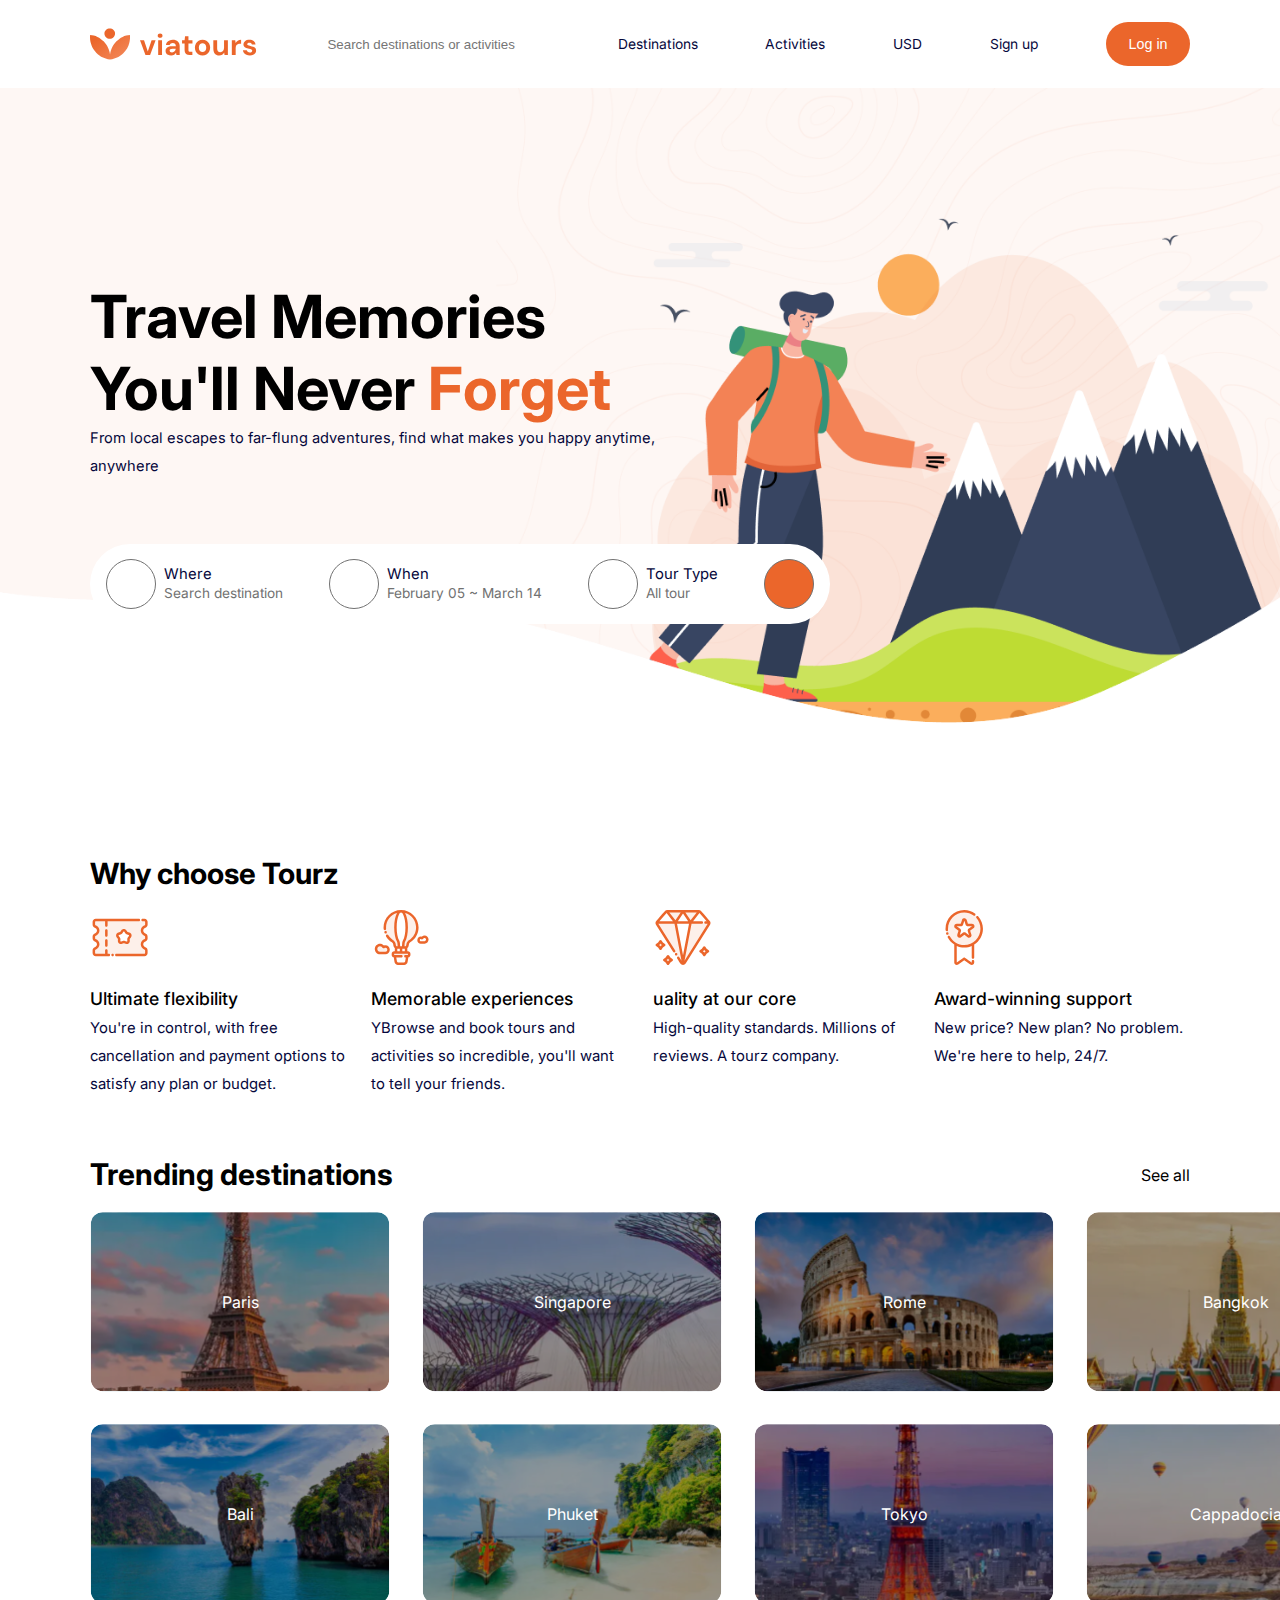
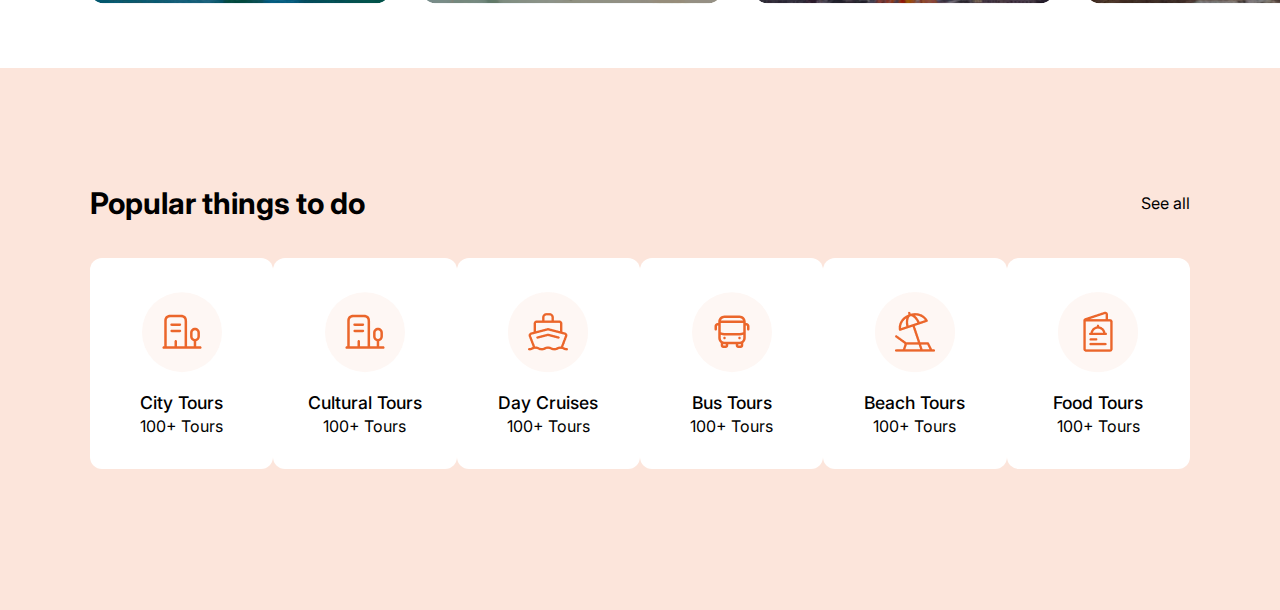
==== project-1/index.html @ 1134c1c3 "popular things" ====
<!DOCTYPE html>
<html lang="en">
  <head>
    <meta charset="UTF-8" />
    <meta name="viewport" content="width=device-width, initial-scale=1.0" />
    <title>Document</title>
    <link rel="stylesheet" href="styles.css" />
    <link
      href="https://fonts.googleapis.com/css2?family=Inter:wght@100..900&display=swap"
      rel="stylesheet"
    />
  </head>
  <body>
    <div class="container">
      <!-- Navigation bar -->
      <nav class="navbar">
        <div class="navBox1">
          <img src="Assets/logo.svg" alt="" />
          <input type="text" placeholder="Search destinations or activities" />
        </div>

        <div class="navBox2">
          <ul>
            <li>Destinations</li>
            <li>Activities</li>
            <li>USD</li>
            <li>Sign up</li>
            <button>Log in</button>
          </ul>
        </div>
      </nav>

      <!-- Hero section  -->
      <div class="hero">
        <img src="Assets/heroBg.png" alt="" />
        <div class="main">
          <div class="content">
            <h3 id="heading">
              Travel Memories You'll Never <span>Forget</span>
            </h3>
            <p id="subheading">
              From local escapes to far-flung adventures, find what makes you
              happy anytime, anywhere
            </p>
            <div class="booking">
              <!-- filter 1 -->
              <div class="filter">
                <div class="circle"></div>
                <div class="mbox">
                  <p
                    style="
                      font-size: 14.88px;
                      font-weight: 500px;
                      color: #05073c;
                    "
                  >
                    Where
                  </p>
                  <p
                    style="
                      font-size: 13.67px;
                      color: #717171;
                      font-weight: 400px;
                    "
                  >
                    Search destination
                  </p>
                </div>
              </div>

              <!-- filter 2 -->
              <div class="filter">
                <div class="circle"></div>
                <div class="mbox">
                  <p
                    style="
                      font-size: 14.88px;
                      font-weight: 500px;
                      color: #05073c;
                    "
                  >
                    When
                  </p>
                  <p
                    style="
                      font-size: 13.67px;
                      color: #717171;
                      font-weight: 400px;
                    "
                  >
                    February 05 ~ March 14
                  </p>
                </div>
              </div>

              <!-- filter 3 -->
              <div class="filter">
                <div class="circle"></div>
                <div class="mbox">
                  <p
                    style="
                      font-size: 14.88px;
                      font-weight: 500px;
                      color: #05073c;
                    "
                  >
                    Tour Type
                  </p>
                  <p
                    style="
                      font-size: 13.67px;
                      color: #717171;
                      font-weight: 400px;
                    "
                  >
                    All tour
                  </p>
                </div>
              </div>

              <!-- filter 4 -->
              <div class="filter">
                <div style="background-color: #eb662b" class="circle"></div>
              </div>
            </div>
          </div>
        </div>
      </div>

      <!-- advantage section  -->
      <div class="advantages">
        <h2>Why choose Tourz</h2>
        <div class="feature">
          <!-- advantage 1  -->
          <div class="box">
            <img src="Assets/ticket.svg.svg" alt="" />
            <h3>Ultimate flexibility</h3>
            <p>
              You're in control, with free cancellation and payment options to
              satisfy any plan or budget.
            </p>
          </div>

          <!-- advantage 2  -->
          <div class="box">
            <img src="Assets/hot-air-balloon.svg.svg" alt="" />
            <h3>Memorable experiences</h3>
            <p>
              YBrowse and book tours and activities so incredible, you'll want
              to tell your friends.
            </p>
          </div>

          <!-- advantage 3  -->
          <div class="box">
            <img src="Assets/diamond.svg.svg" alt="" />
            <h3>uality at our core</h3>
            <p>High-quality standards. Millions of reviews. A tourz company.</p>
          </div>

          <!-- advantage 4  -->
          <div class="box">
            <img src="Assets/medal.svg.svg" alt="" />
            <h3>Award-winning support</h3>
            <p>New price? New plan? No problem. We're here to help, 24/7.</p>
          </div>
        </div>
      </div>

      <!-- trending destination section  -->
      <div class="destination">
        <header>
          <h2>Trending destinations</h2>
          <p>See all</p>
        </header>
        <div class="destinationImg">
          <div class="tourImg">
            <img src="Assets/paris.svg" alt="" />
            <p>Paris</p>
          </div>
          <div class="tourImg">
            <img src="Assets/singapore.svg" alt="singapore" />
            <p>Singapore</p>
          </div>
          <div class="tourImg">
            <img src="Assets/rome.svg" alt="rome" />
            <p>Rome</p>
          </div>
          <div class="tourImg">
            <img src="Assets/bangkok.svg" alt="bangkok" />
            <p>Bangkok</p>
          </div>
          <div class="tourImg">
            <img src="Assets/bali.svg" alt="bali" />
            <p>Bali</p>
          </div>
          <div class="tourImg">
            <img src="Assets/phuket.svg" alt="phuket" />
            <p>Phuket</p>
          </div>
          <div class="tourImg">
            <img src="Assets/tokyo.svg" alt="tokyo" />
            <p>Tokyo</p>
          </div>
          <div class="tourImg">
            <img src="Assets/cappadocia.svg" alt="cappadocia" />
            <p>Cappadocia</p>
          </div>
        </div>
      </div>

      <!-- popular things section -->
      <div class="popular">
        <div class="box">
          <header>
            <h2>Popular things to do</h2>
            <p>See all</p>
          </header>

          <div class="popularThings">

            <!-- mini box 1 -->
            <div class="miniBox">
              <article>
                <img src="Assets/cityTour.svg" alt="" />
                <div>
                  <p>City tours</p>
                  <span>100+ Tours</span>
                </div>
              </article>
            </div>

            <!-- mini box 2 -->
            <div class="miniBox">
              <article>
                <img src="Assets/cityTour.svg" alt="cultural" />
                <div>
                  <p>cultural tours</p>
                  <span>100+ Tours</span>
                </div>
              </article>
            </div>

            <!-- mini box 3 -->
            <div class="miniBox">
              <article>
                <img src="Assets/dayCruise.png" alt="dayCruise" />
                <div>
                  <p>day cruises</p>
                  <span>100+ Tours</span>
                </div>
              </article>
            </div>

            <!-- mini box 4 -->
            <div class="miniBox">
              <article>
                <img src="Assets/busTour.svg" alt="Bus tour" />
                <div>
                  <p>bus tours</p>
                  <span>100+ Tours</span>
                </div>
              </article>
            </div>

            <!-- mini box 5 -->
            <div class="miniBox">
              <article>
                <img src="Assets/beachTour.png" alt="beach" />
                <div>
                  <p>beach tours</p>
                  <span>100+ Tours</span>
                </div>
              </article>
            </div>

            <!-- mini box 6 -->
            <div class="miniBox">
              <article>
                <img src="Assets/foodTour.png" alt="" />
                <div>
                  <p>food tours</p>
                  <span>100+ Tours</span>
                </div>
              </article>
            </div>
          </div>
        </div>
      </div>
    </div>
  </body>
</html>
---- project-1/styles.css ----
body {
  font-family: "Inter", sans-serif;
  margin: 0px;
  overflow-x: hidden;
}

* {
  margin: 0;
  padding: 0;
  box-sizing: border-box;
}

.container {
  width: 100%;
  position: relative;
  height: 100vh;
}

.navbar {
  width: 85.9375vw;
  height: 88px;
  margin: 0px auto;
  display: flex;
  align-items: center;
  justify-content: space-between;
}

.navBox1 {
  display: flex;
  align-items: center;
  justify-content: space-between;
  width: 547px;
}

.navBox1 input {
  background-color: transparent;
  border: none;
  outline: none;
  width: 55%;
}

.navBox2 {
  width: 593.5px;
  height: 44px;
}

.navBox2 ul {
  display: flex;
  justify-content: space-between;
  align-items: center;
  margin: 0px;
}

.navBox2 li {
  list-style: none;
  gap: 5rem;
  font-size: 13.83px;
  color: #05073c;
  font-weight: 400px;
}

.navBox2 button {
  height: 44px;
  font-size: 14.3px;
  width: 83.81px;
  border-radius: 200px;
  background: #eb662b;
  border: none;
  color: white;
}

/* hero section styling */
.hero {
  height: 40rem;
  position: inherit;
  width: 100vw;
  top: 0px;
}

.hero img {
  height: 100%;
  width: 100%;
  object-fit: cover;
}

.hero .main {
  width: 85.9375vw;
  margin: 0px auto;
}

.hero .content {
  width: 565.11px;
  position: absolute;
  top: 30%;
  border: none;
}

.hero #heading {
  font-size: 59.53px;
  font-weight: 600px;
  margin: 0px;
}

.hero #heading span {
  color: #eb662b;
}

.hero #subheading {
  color: #05073c;
  font-size: 14.65px;
  font-weight: 400px;
  line-height: 28.13px;
}

.hero .booking {
  background-color: white;
  width: 739.98px;
  height: 80px;
  border-radius: 200px;
  margin-top: 4rem;
  display: flex;
  align-items: center;
  justify-content: space-between;
  padding: 0rem 1rem;
}

.hero .booking .filter {
  display: flex;
  align-items: center;
  gap: 0.5rem;
}

.hero .booking .circle {
  height: 50px;
  width: 50px;
  border-radius: 50px;
  border: 1px solid #717171;
}

.hero .booking .mbox p {
  margin: 0px;
  line-height: 1.2rem;
}

/* advantages section  */
.container .advantages {
  width: 85.9375vw;
  height: 296.38px;
  margin: 0px auto;
  position: relative;
  z-index: 10;
  margin-top: 8rem;
}

.advantages h2 {
  font-size: 29.3px;
  font-weight: 700;
  margin-bottom: 1rem;
}
.advantages .feature {
  display: flex;
  justify-content: space-between;
  align-items: center;
}

.advantages .box {
  width: 255.53px;
  height: 200px;
}

.advantages .box h3 {
  font-size: 17.72px;
  font-weight: 500;
  margin: 0px;
  margin-top: 1rem;
  margin-bottom: 0.3rem;
}

.advantages .box p {
  color: #05073c;
  font-weight: 400;
  font-size: 14.88px;
  line-height: 28.13px;
  margin: 0px;
}

/* destinations section */
.destination {
  width: 85.9375vw;
  margin: 0px auto;
}

.destination header {
  display: flex;
  justify-content: space-between;
  align-items: center;
  margin-bottom: 15px;
}
.destination h2 {
  font-weight: 700;
  font-size: 29.88px;
  line-height: 45px;
}

.destination .destinationImg {
  display: grid;
  grid-template-columns: repeat(4, 1fr);
  grid-gap: 2rem;
  width: 85.9375vw;
}

.destination .tourImg {
  width: 300px;
  height: 180px;
  border-radius: 12px;
  position: relative;
  cursor: pointer;
}

.destination img {
  width: 100%;
  height: 100%;
  object-fit: fill;
}

.destination .tourImg p {
  position: absolute;
  top: 50%;
  left: 50%;
  transform: translate(-50%, -50%);
  color: white;
}

/* popular things section  */
.popular {
  height: 541.5px;
  background: #eb652b2b;
  display: flex;
  justify-content: center;
  align-items: center;
  margin-top: 4rem;
}

.popular .box {
  width: 85.9375vw;
  height: 316.5px;
}

.popular header {
  display: flex;
  justify-content: space-between;
  align-items: center;
  margin-bottom: 2rem;
}

.popular h2 {
  font-weight: 700;
  font-size: 29.88px;
  line-height: 45px;
}
.popular .popularThings {
  display: flex;
  justify-content: space-between;
}
.popular .popularThings .miniBox {
  height: 211.5px;
  width: 190px;
  background-color: white;
  border-radius: 12px;
  cursor: pointer;
}

.popular article {
  display: flex;
  flex-direction: column;
  justify-content: center;
  align-items: center;
  height: 100%;
  gap: 1rem;
  text-align: center;
}

.popular article p {
  font-family: Inter;
  font-size: 17.58px;
  font-weight: 500;
  line-height: 27px;
  text-transform: capitalize;
}

.popular article span {
  width: 75.09px;
  height: 19.5px;
  top: 162px;
  left: 57.45px;
  gap: 0px;
  opacity: 0px;
}
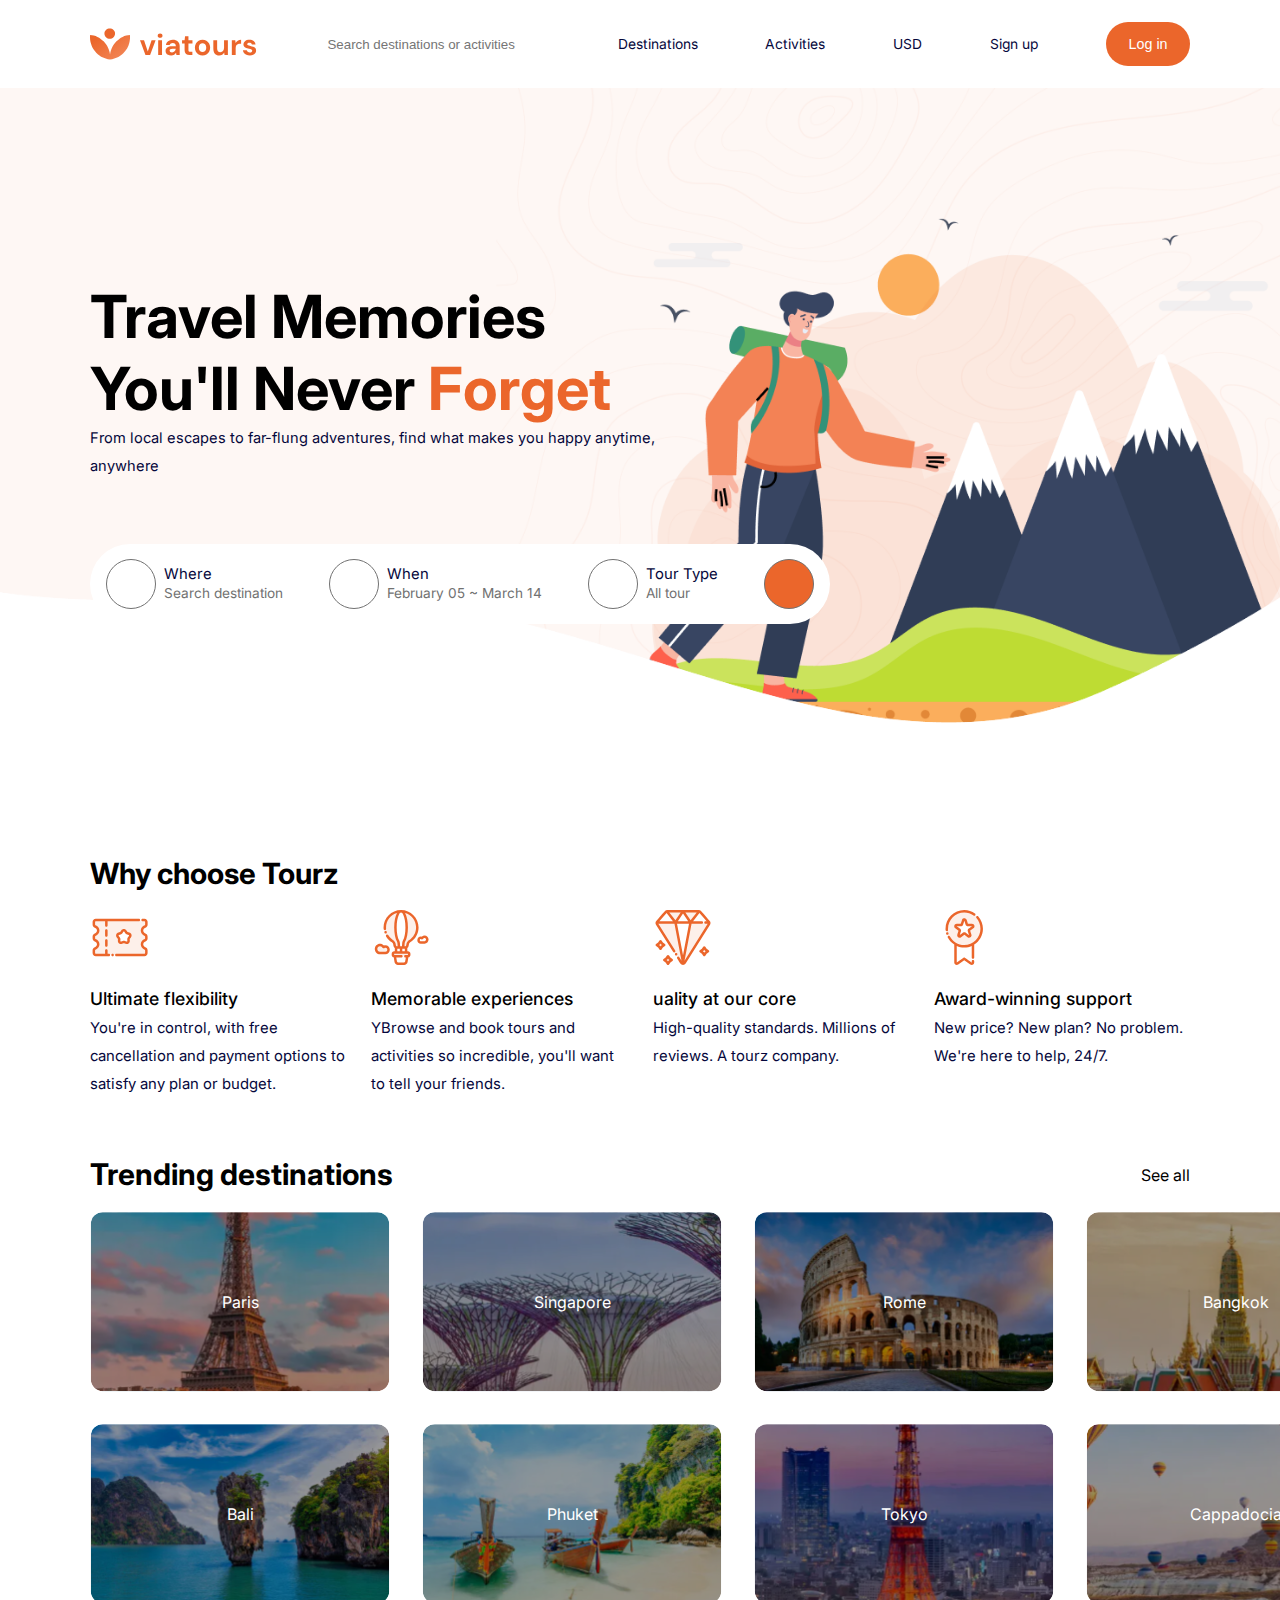
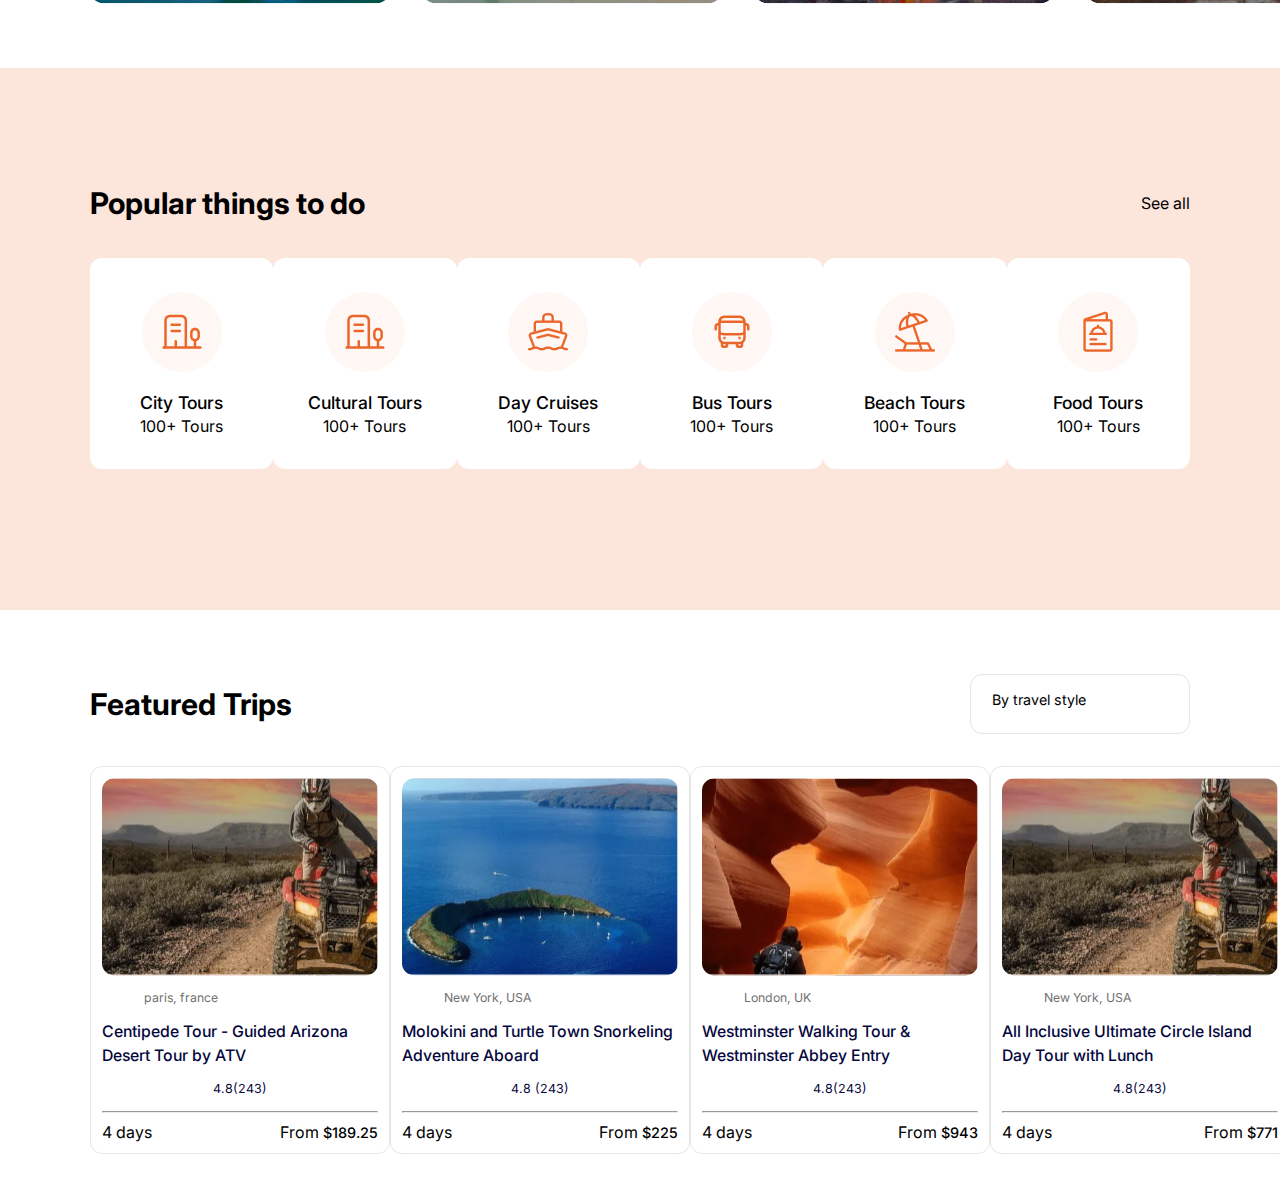
==== commit 44633b7b: "featured trip" ====
--- a/project-1/index.html
+++ b/project-1/index.html
@@ -218,7 +218,6 @@
           </header>
 
           <div class="popularThings">
-
             <!-- mini box 1 -->
             <div class="miniBox">
               <article>
@@ -283,6 +282,70 @@
                   <span>100+ Tours</span>
                 </div>
               </article>
+            </div>
+          </div>
+        </div>
+      </div>
+
+      <div class="travel">
+        <header>
+          <h2>Featured Trips</h2>
+          <div>
+            <p>By travel style</p>
+          </div>
+        </header>
+        <div class="tripCard">
+          <!-- card 1 -->
+          <div class="card">
+            <img src="Assets/trpImg1.svg" alt="" />
+            <p id="location">paris, france</p>
+            <p id="about">Centipede Tour - Guided Arizona Desert Tour by ATV</p>
+            <p id="rating">4.8(243)</p>
+            <hr />
+            <div id="price">
+              <p id="days">4 days</p>
+              <p id="amount">From <span>$189.25</span></p>
+            </div>
+          </div>
+
+          <!-- card 2 -->
+          <div class="card">
+            <img src="Assets/trpImg2.svg" alt="" />
+            <p id="location">New York, USA</p>
+            <p id="about">
+              Molokini and Turtle Town Snorkeling Adventure Aboard
+            </p>
+            <p id="rating">4.8 (243)</p>
+            <hr />
+            <div id="price">
+              <p id="days">4 days</p>
+              <p id="amount">From <span>$225</span></p>
+            </div>
+          </div>
+
+          <!-- card 3 -->
+          <div class="card">
+            <img src="Assets/trpImg3.svg" alt="" />
+            <p id="location">London, UK</p>
+            <p id="about">Westminster Walking Tour & Westminster Abbey Entry</p>
+            <p id="rating">4.8(243)</p>
+            <hr />
+            <div id="price">
+              <p id="days">4 days</p>
+              <p id="amount">From <span>$943</span></p>
+            </div>
+          </div>
+          <!-- card 1 -->
+          <div class="card">
+            <img src="Assets/trpImg1.svg" alt="" />
+            <p id="location">New York, USA</p>
+            <p id="about">All Inclusive Ultimate Circle Island
+              Day Tour with Lunch</p>
+            <p id="rating">4.8(243)</p>
+            <hr />
+            <div id="price">
+              <p id="days">4 days</p>
+              <p id="amount">From <span>$771</span></p>
             </div>
           </div>
         </div>
--- a/project-1/styles.css
+++ b/project-1/styles.css
@@ -296,3 +296,91 @@
   gap: 0px;
   opacity: 0px;
 }
+
+/* featured trip section */
+.travel {
+  width: 85.9375vw;
+  margin: 0px auto;
+  margin-top: 4rem;
+}
+
+.travel header {
+  display: flex;
+  justify-content: space-between;
+  align-items: center;
+}
+.travel header h2 {
+  font-size: 30px;
+  font-weight: 700;
+}
+
+.travel header div{
+font-size: 14.3px;
+font-weight: 400;
+width: 220px;
+height: 60px;
+border-radius: 12px;
+border: 1px solid #E7E6E6;
+position: relative;
+}
+.travel header p{
+  position: absolute;
+  left: 21px;
+  top: 15.93px;
+}
+
+.travel .tripCard{
+  height: 412px;
+  width: 85.9375vw;
+  display: flex;
+  justify-content: space-between;
+  margin-top: 2rem;
+}
+
+.travel .card{
+  width: 300px;
+height: 388.31px;
+gap: 0px;
+border-radius: 12px;
+border: 1px solid #E7E6E6;
+background-color: white;
+padding: 11px;
+display: flex;
+flex-direction: column;
+justify-content: space-between;
+}
+
+.travel #location{
+font-size: 12.29px;
+font-weight: 400;
+line-height: 24.38px;
+color: #717171;
+margin-left: 42px;
+}
+
+.travel #about{
+font-size: 15.88px;
+font-weight: 500;
+line-height: 24px;
+color: #05073C;
+}
+
+.travel #rating{
+font-size: 12.49px;
+font-weight: 400;
+line-height: 24.38px;
+color: #05073C;
+text-align: center;
+}
+
+.travel #price{
+  display: flex;
+  align-items: center;
+  justify-content: space-between;
+}
+
+.travel #price span{
+font-size: 14.5px;
+font-weight: 500;
+}
+
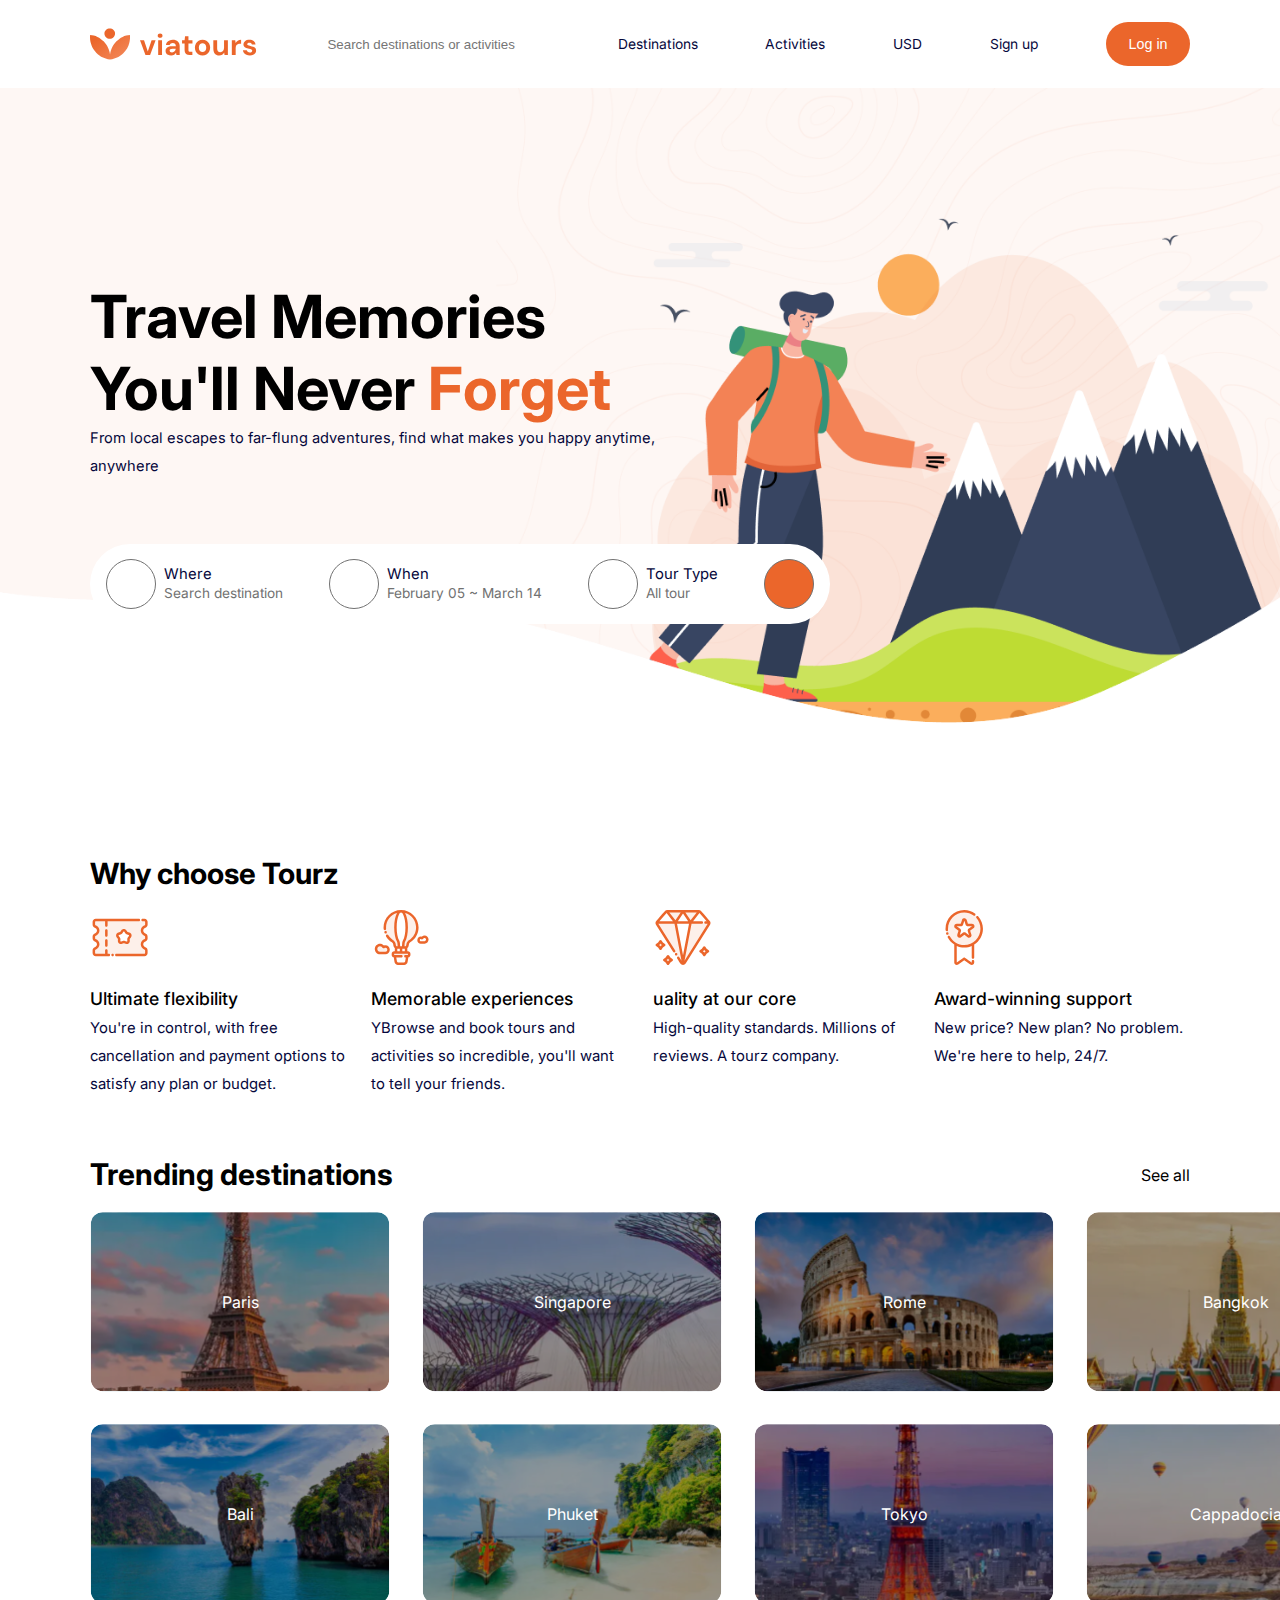
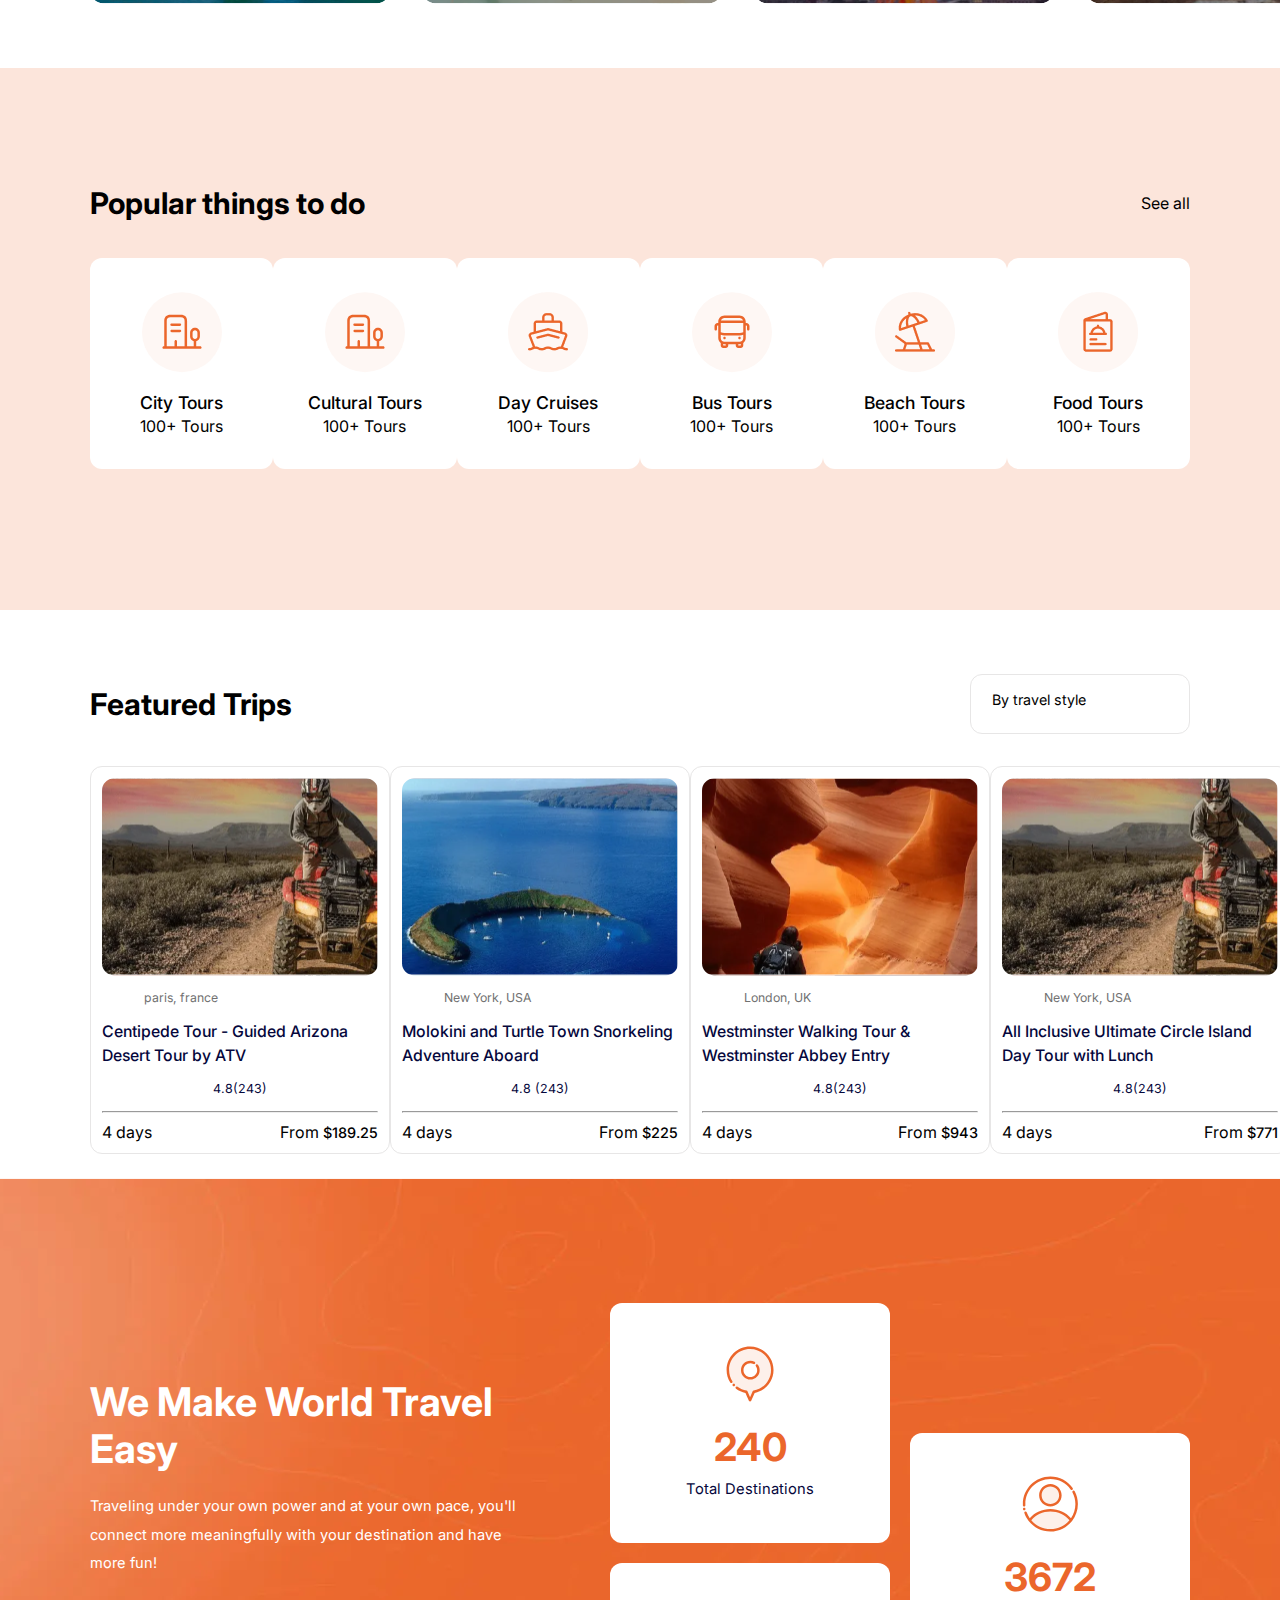
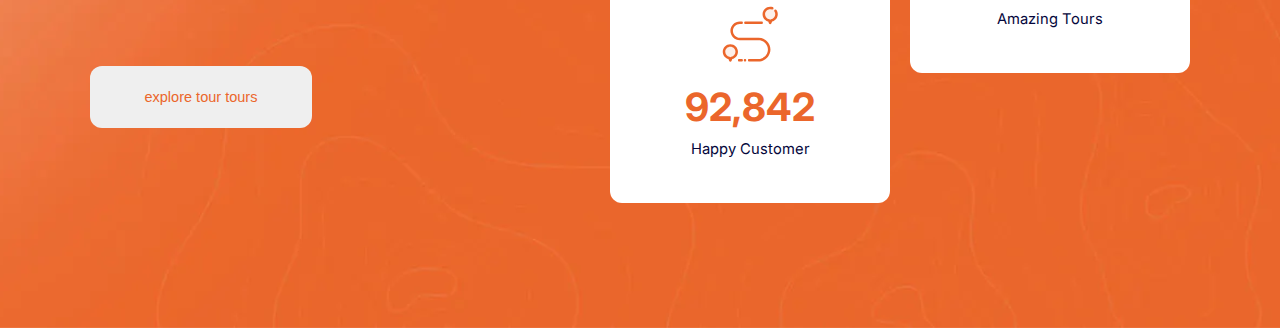
==== commit be2f0254: "achievement section" ====
--- a/project-1/index.html
+++ b/project-1/index.html
@@ -287,6 +287,7 @@
         </div>
       </div>
 
+      <!-- featured travel -->
       <div class="travel">
         <header>
           <h2>Featured Trips</h2>
@@ -339,8 +340,9 @@
           <div class="card">
             <img src="Assets/trpImg1.svg" alt="" />
             <p id="location">New York, USA</p>
-            <p id="about">All Inclusive Ultimate Circle Island
-              Day Tour with Lunch</p>
+            <p id="about">
+              All Inclusive Ultimate Circle Island Day Tour with Lunch
+            </p>
             <p id="rating">4.8(243)</p>
             <hr />
             <div id="price">
@@ -350,6 +352,43 @@
           </div>
         </div>
       </div>
+
+      <div class="achievements">
+        <div class="box">
+          <div id="box1">
+            <h2>We Make World Travel Easy</h2>
+            <p>Traveling under your own power and at your own pace,
+              you'll connect more meaningfully with your destination and
+              have more fun!</p>
+              <button>explore tour tours</button>
+          </div>
+          <div id="box2">
+            <aside>
+              <div id="mbox">
+                <img src="Assets/location.svg" alt="">
+                <div>
+                  <h3>240</h3>
+                  <p>Total Destinations</p>
+                </div>
+              </div>
+              <div id="mbox">
+                <img src="Assets/distance.svg" alt="">
+                <div>
+                  <h3>92,842</h3>
+                  <p>Happy Customer</p>
+                </div>
+              </div>
+            </aside>
+            <div id="mbox">
+              <img src="Assets/user.svg" alt="">
+              <div>
+                <h3>3672</h3>
+                <p>Amazing Tours</p>
+              </div>
+            </div>
+          </div>
+        </div>
+      </div>
     </div>
   </body>
 </html>
--- a/project-1/styles.css
+++ b/project-1/styles.css
@@ -314,22 +314,22 @@
   font-weight: 700;
 }
 
-.travel header div{
-font-size: 14.3px;
-font-weight: 400;
-width: 220px;
-height: 60px;
-border-radius: 12px;
-border: 1px solid #E7E6E6;
-position: relative;
-}
-.travel header p{
+.travel header div {
+  font-size: 14.3px;
+  font-weight: 400;
+  width: 220px;
+  height: 60px;
+  border-radius: 12px;
+  border: 1px solid #e7e6e6;
+  position: relative;
+}
+.travel header p {
   position: absolute;
   left: 21px;
   top: 15.93px;
 }
 
-.travel .tripCard{
+.travel .tripCard {
   height: 412px;
   width: 85.9375vw;
   display: flex;
@@ -337,50 +337,140 @@
   margin-top: 2rem;
 }
 
-.travel .card{
+.travel .card {
   width: 300px;
-height: 388.31px;
-gap: 0px;
-border-radius: 12px;
-border: 1px solid #E7E6E6;
-background-color: white;
-padding: 11px;
-display: flex;
-flex-direction: column;
-justify-content: space-between;
-}
-
-.travel #location{
-font-size: 12.29px;
-font-weight: 400;
-line-height: 24.38px;
-color: #717171;
-margin-left: 42px;
-}
-
-.travel #about{
-font-size: 15.88px;
-font-weight: 500;
-line-height: 24px;
-color: #05073C;
-}
-
-.travel #rating{
-font-size: 12.49px;
-font-weight: 400;
-line-height: 24.38px;
-color: #05073C;
-text-align: center;
-}
-
-.travel #price{
-  display: flex;
-  align-items: center;
-  justify-content: space-between;
-}
-
-.travel #price span{
-font-size: 14.5px;
-font-weight: 500;
-}
-
+  height: 388.31px;
+  gap: 0px;
+  border-radius: 12px;
+  border: 1px solid #e7e6e6;
+  background-color: white;
+  padding: 11px;
+  display: flex;
+  flex-direction: column;
+  justify-content: space-between;
+}
+
+.travel #location {
+  font-size: 12.29px;
+  font-weight: 400;
+  line-height: 24.38px;
+  color: #717171;
+  margin-left: 42px;
+}
+
+.travel #about {
+  font-size: 15.88px;
+  font-weight: 500;
+  line-height: 24px;
+  color: #05073c;
+}
+
+.travel #rating {
+  font-size: 12.49px;
+  font-weight: 400;
+  line-height: 24.38px;
+  color: #05073c;
+  text-align: center;
+}
+
+.travel #price {
+  display: flex;
+  align-items: center;
+  justify-content: space-between;
+}
+
+.travel #price span {
+  font-size: 14.5px;
+  font-weight: 500;
+}
+
+/* achievements section */
+.achievements {
+  background-image: url(Assets/achievement.svg);
+  background-size: cover;
+  background-repeat: no-repeat;
+  height: 750px;
+  position: relative;
+}
+
+.achievements .box {
+  width: 85.9375vw;
+  margin: 0px auto;
+  display: flex;
+  align-items: center;
+  justify-content: space-between;
+  position: absolute;
+  top: 50%;
+  left: 50%;
+  transform: translate(-50%, -50%);
+}
+
+.achievements #box1 {
+  width: 439.98px;
+  height: 350.38px;
+  color: white;
+  position: relative;
+}
+
+.achievements #box1 h2 {
+  font-size: 39.38px;
+  font-weight: 700;
+}
+
+.achievements #box1 p {
+  font-size: 14.65px;
+  font-weight: 400;
+  line-height: 28.13px;
+  margin-top: 1.3rem;
+}
+.achievements #box1 button {
+  width: 221.88px;
+  height: 62px;
+  padding: 17px 35.8px;
+  border-radius: 12px;
+  font-size: 14.53px;
+  font-weight: 500;
+  text-align: center;
+  color: #eb662b;
+  border: none;
+  position: absolute;
+  bottom: 0px;
+}
+
+.achievements  #mbox {
+  width: 280px;
+  height: 240px;
+  border-radius: 12px;
+  background-color: white;
+  display: grid;
+  place-items: center;
+  padding: 2rem  0rem;
+}
+
+.achievements #mbox h3{
+  font-size: 38.91px;
+  font-weight: 700;
+  line-height: 56px;
+  text-align: center;
+  color: #EB662B;
+  }
+
+  .achievements #mbox p{
+    font-size: 14.77px;
+    font-weight: 400;
+    line-height: 28.13px;
+    text-align: center;
+    color: #05073C;
+    }
+
+.achievements #box2{
+  display: flex;
+  align-items: center;
+  gap: 20px;
+}
+
+.achievements aside{
+  display: flex;
+  flex-direction: column;
+  gap: 20px;
+}
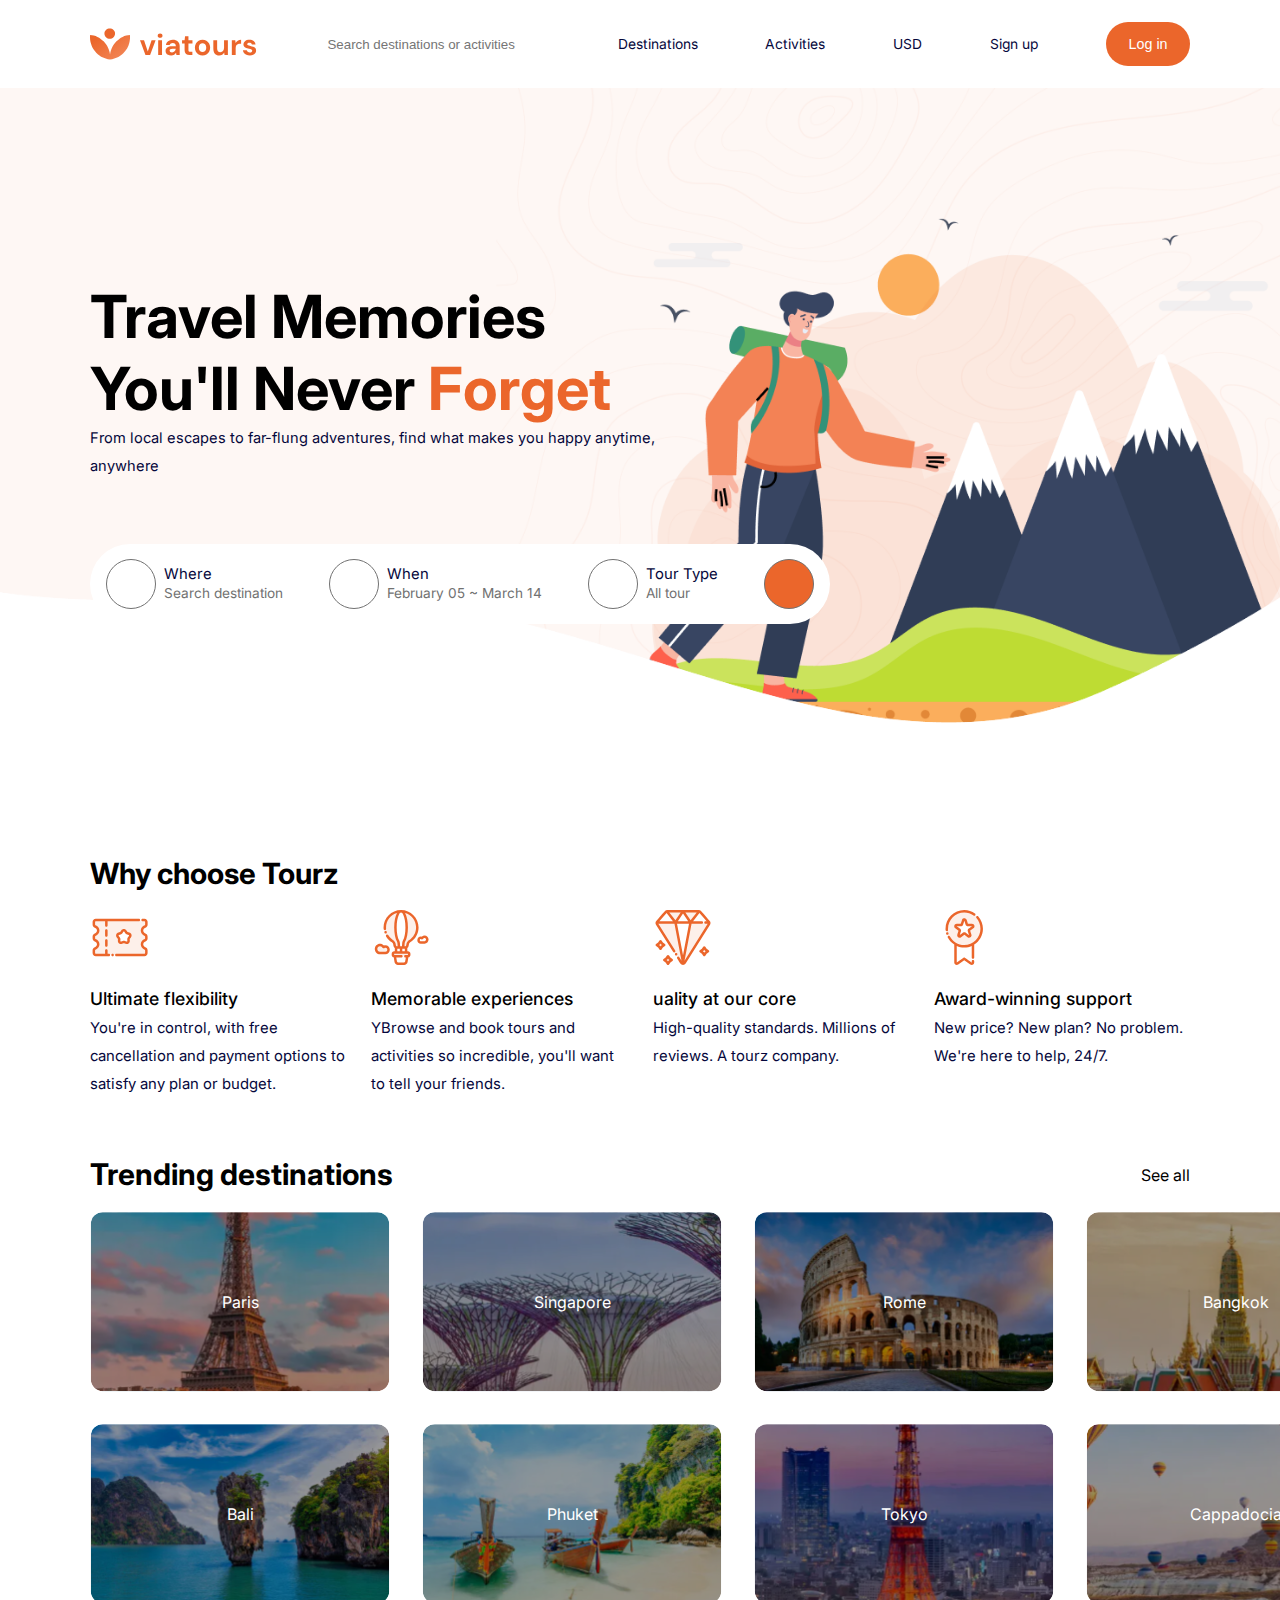
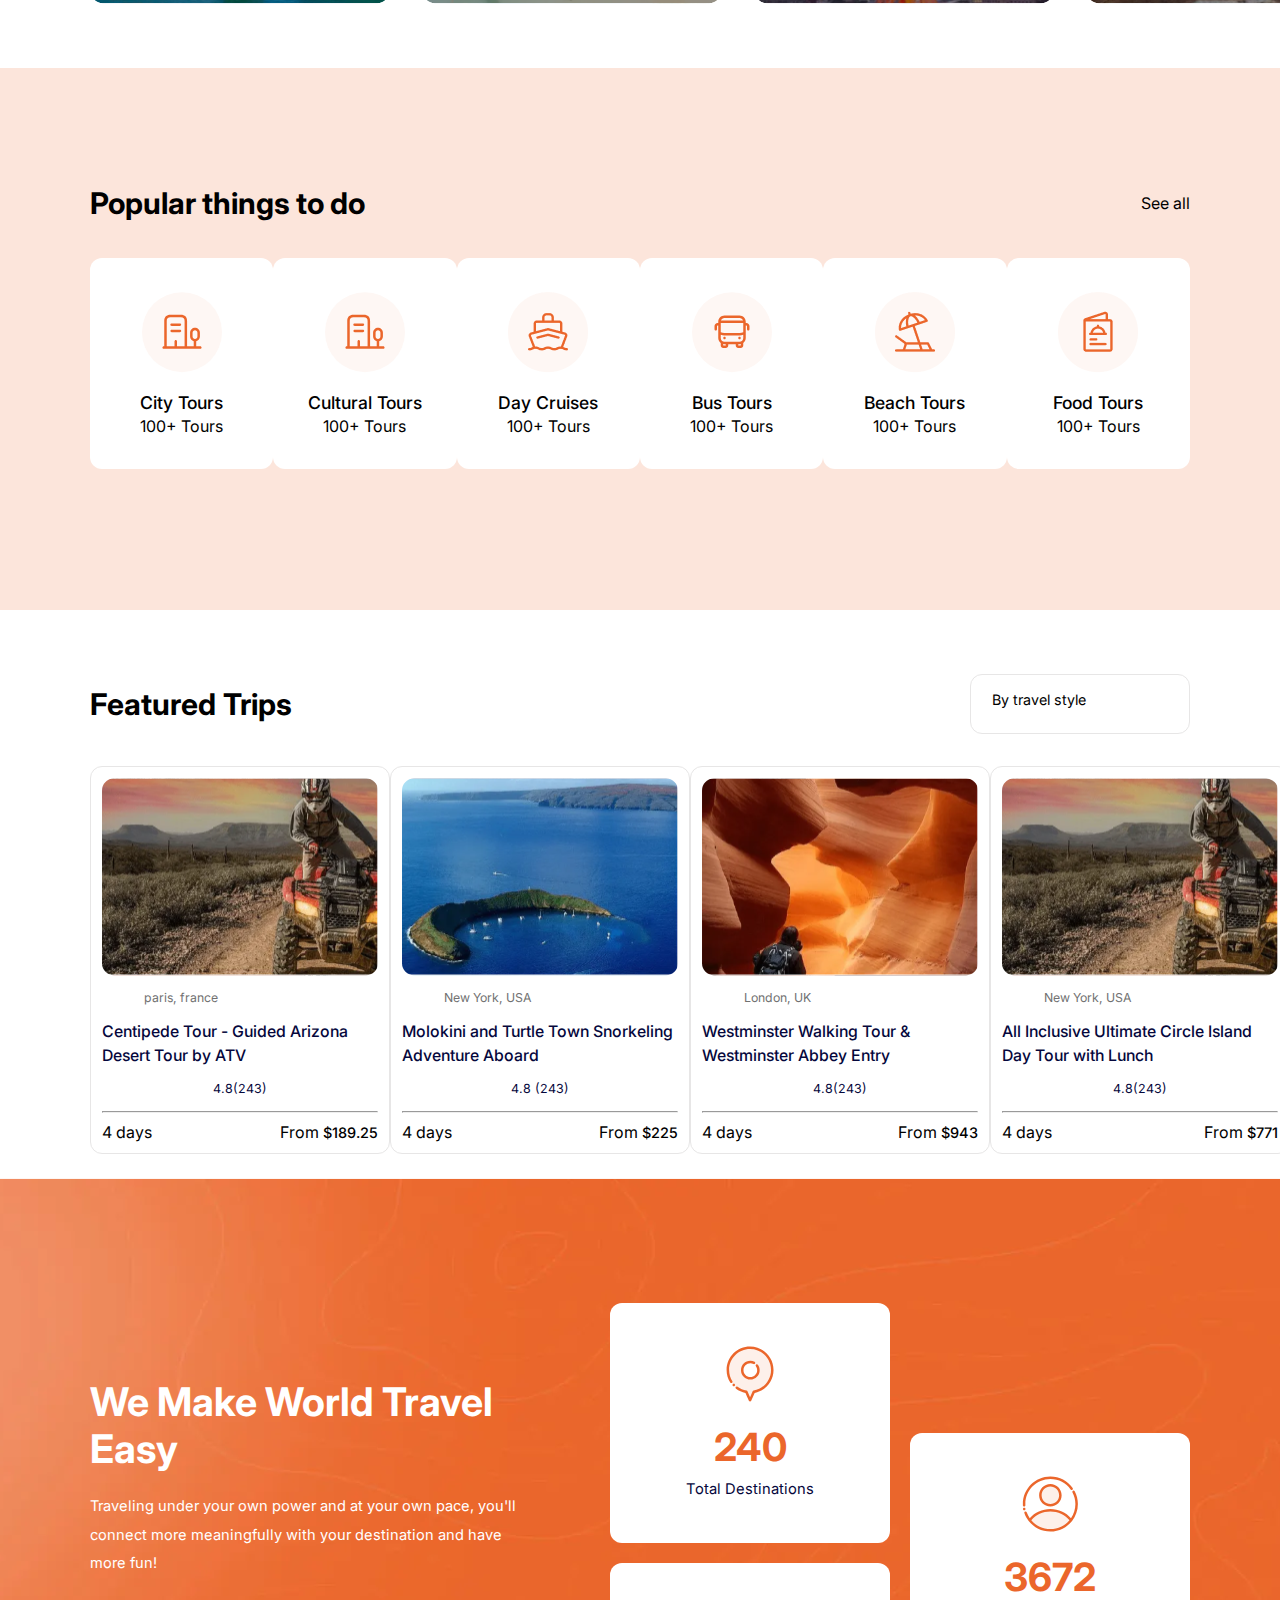
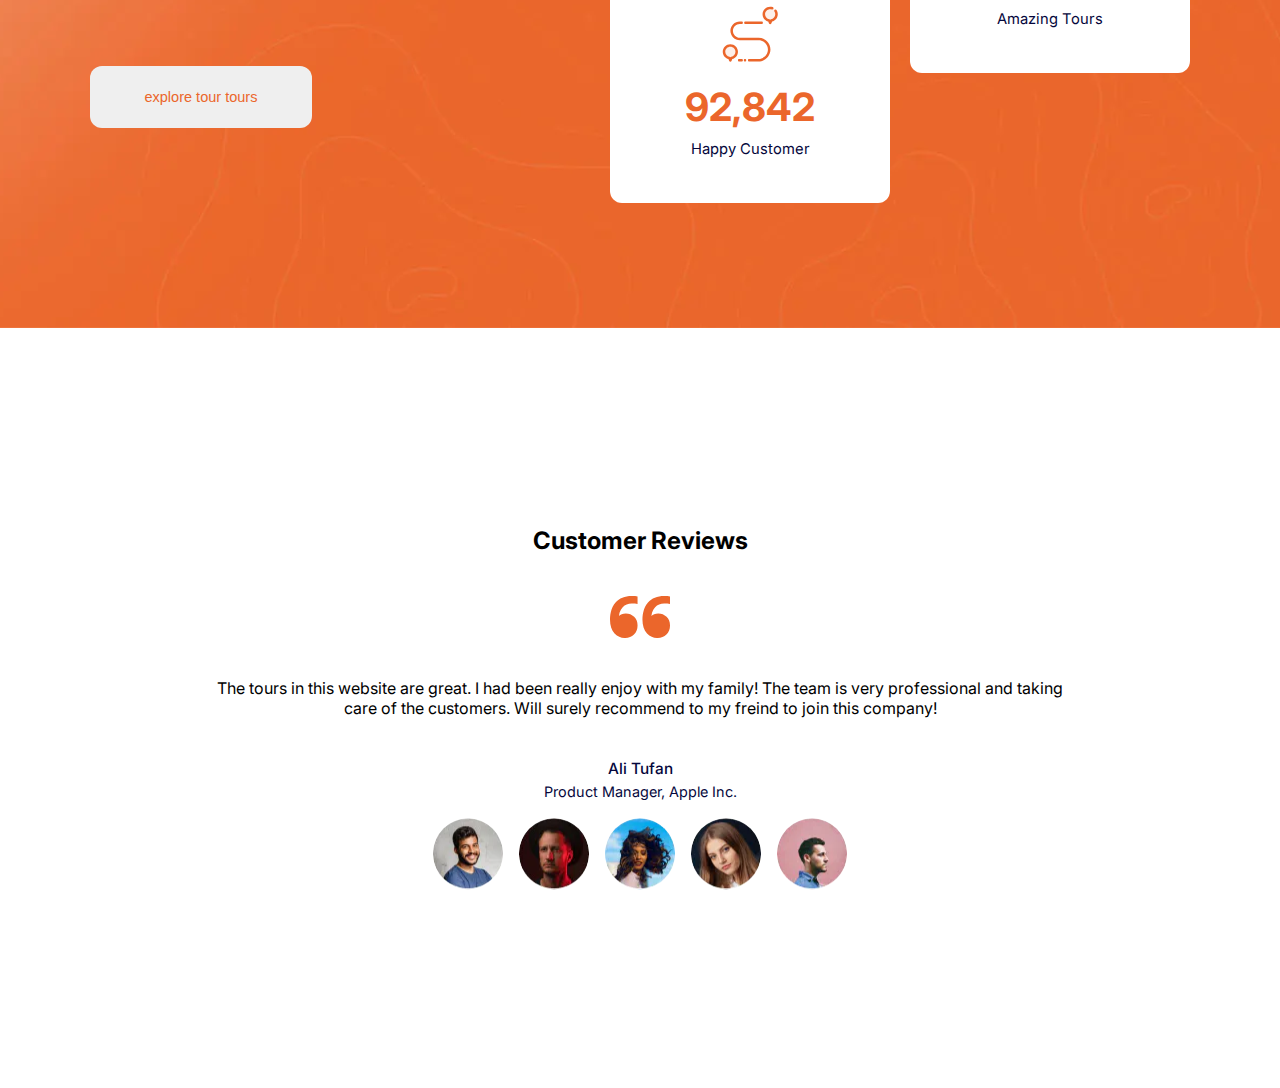
==== commit 63df2d7e: "customer review section" ====
--- a/project-1/index.html
+++ b/project-1/index.html
@@ -353,6 +353,7 @@
         </div>
       </div>
 
+      <!-- achievements section  -->
       <div class="achievements">
         <div class="box">
           <div id="box1">
@@ -389,6 +390,29 @@
           </div>
         </div>
       </div>
+
+      <!-- customer review section -->
+       <div class="review">
+        <div class="box">
+        <h2>Customer Reviews</h2>
+        <img style="margin-top: 2.5rem;" src="Assets/caption.svg" alt="">
+        <p>The tours in this website are great. I had been really enjoy with my family! The team is very
+          professional and taking care of the customers. Will surely recommend to my freind to join
+          this company!</p>
+
+          <div id="caption">
+            <p>Ali Tufan</p>
+            <span>Product Manager, Apple Inc.</span>
+          </div>
+          <div class="userImg">
+            <img src="Assets/user5.svg" alt="">
+            <img src="Assets/user2.svg" alt="">
+            <img src="Assets/user3.svg" alt="">
+            <img src="Assets/user4.svg" alt="">
+            <img src="Assets/user1.svg" alt="">
+          </div>
+       </div>
+      </div>
     </div>
   </body>
 </html>
--- a/project-1/styles.css
+++ b/project-1/styles.css
@@ -437,40 +437,96 @@
   bottom: 0px;
 }
 
-.achievements  #mbox {
+.achievements #mbox {
   width: 280px;
   height: 240px;
   border-radius: 12px;
   background-color: white;
   display: grid;
   place-items: center;
-  padding: 2rem  0rem;
-}
-
-.achievements #mbox h3{
+  padding: 2rem 0rem;
+}
+
+.achievements #mbox h3 {
   font-size: 38.91px;
   font-weight: 700;
   line-height: 56px;
   text-align: center;
-  color: #EB662B;
-  }
-
-  .achievements #mbox p{
-    font-size: 14.77px;
-    font-weight: 400;
-    line-height: 28.13px;
-    text-align: center;
-    color: #05073C;
-    }
-
-.achievements #box2{
+  color: #eb662b;
+}
+
+.achievements #mbox p {
+  font-size: 14.77px;
+  font-weight: 400;
+  line-height: 28.13px;
+  text-align: center;
+  color: #05073c;
+}
+
+.achievements #box2 {
   display: flex;
   align-items: center;
   gap: 20px;
 }
 
-.achievements aside{
+.achievements aside {
   display: flex;
   flex-direction: column;
   gap: 20px;
 }
+
+/* customer review section */
+.review {
+  display: grid;
+  place-items: center;
+  height: 760.39px;
+  width: 850px;
+  margin: 0px auto;
+}
+
+.review .box{
+  display: flex;
+  flex-direction: column;
+  align-items: center;
+}
+
+.review p{
+  text-align: center;
+  margin: 2.5rem 0rem;
+}
+
+.review .userImg{
+  display: flex;
+  align-items: center;
+  justify-content: space-between;
+  gap: 1rem;
+  margin-top: 1rem;
+}
+
+.review .userImg img{
+  cursor: pointer;
+}
+
+.review .userImg img:active{
+  border: 2px solid #EB662B;
+  border-radius: 50%;
+  padding: 0.2rem;
+}
+
+.review #caption p{
+font-size: 15.38px;
+font-weight: 500;
+text-align: center;
+color: #05073C;
+margin: 0px;
+line-height: 22.4px;
+}
+
+.review #caption span{
+font-size: 14.41px;
+font-weight: 400;
+text-align: center;
+color: #05073C;
+line-height: 21px;
+}
+
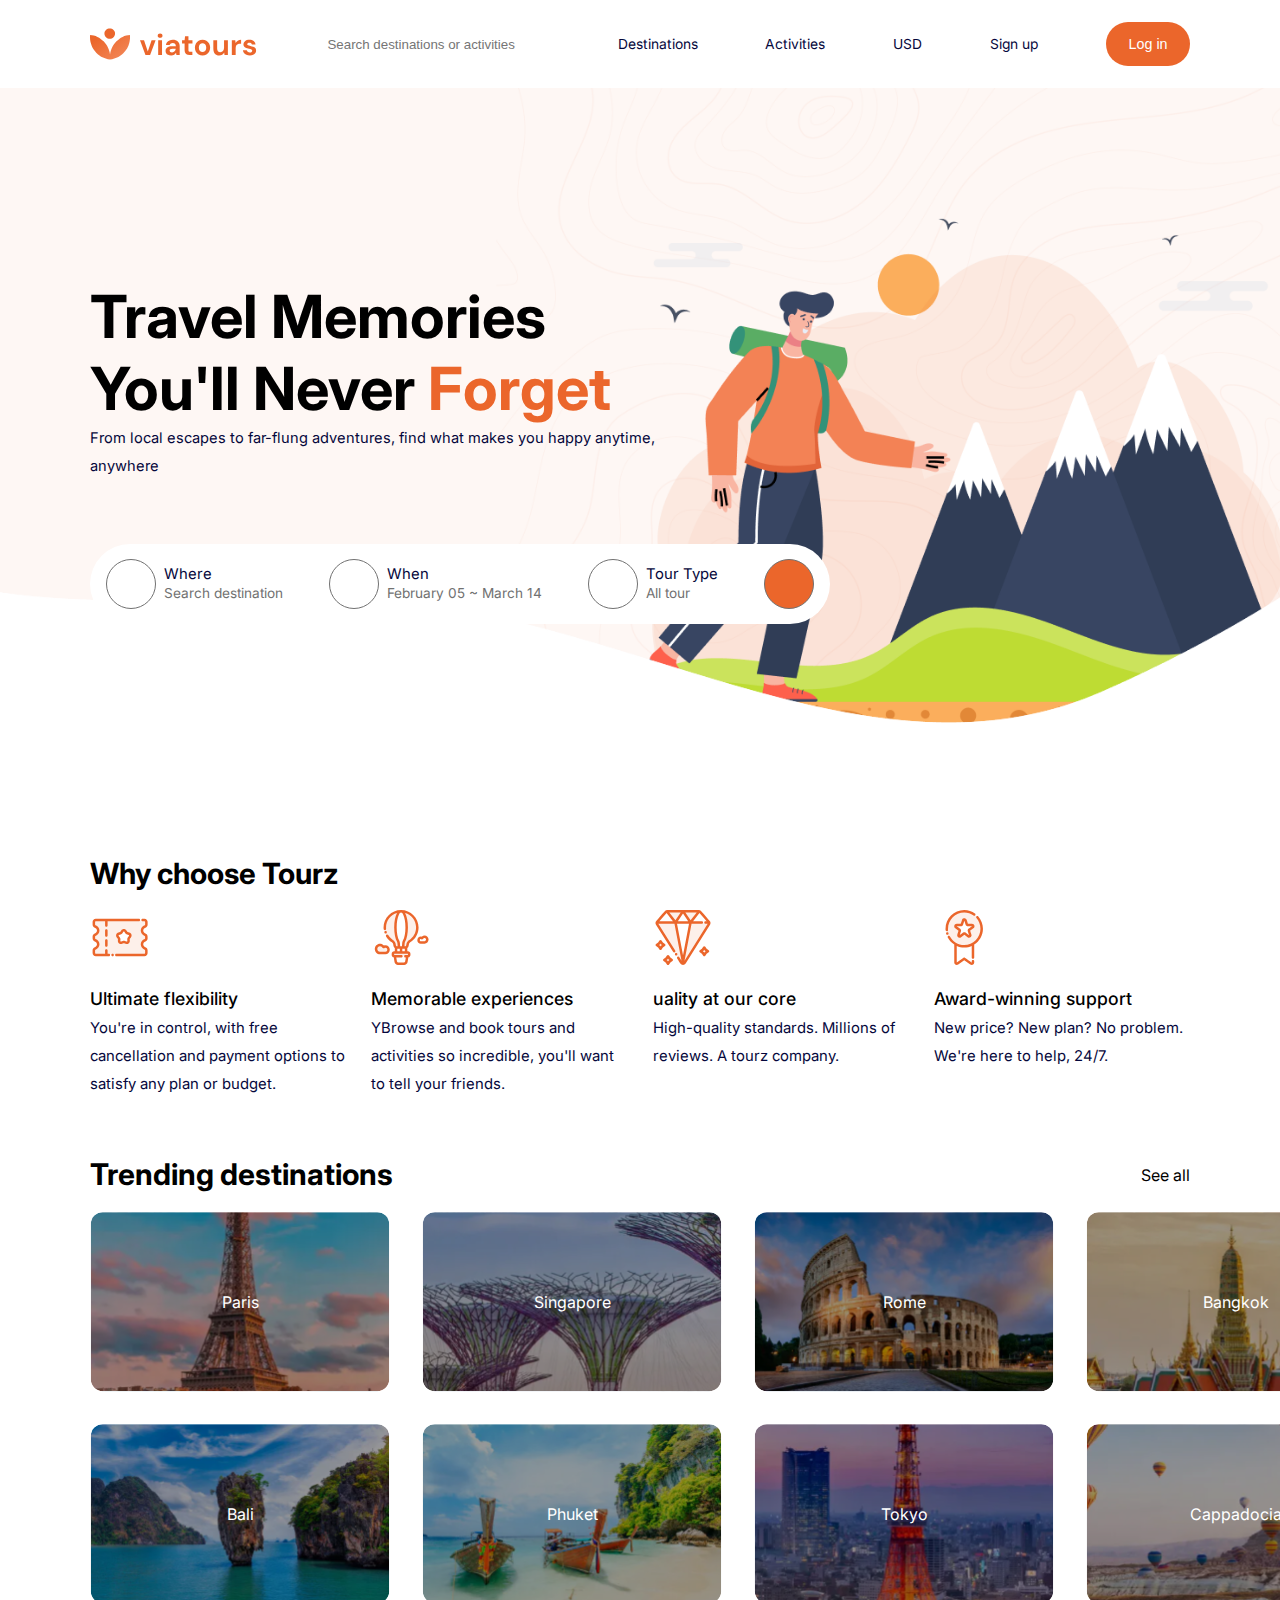
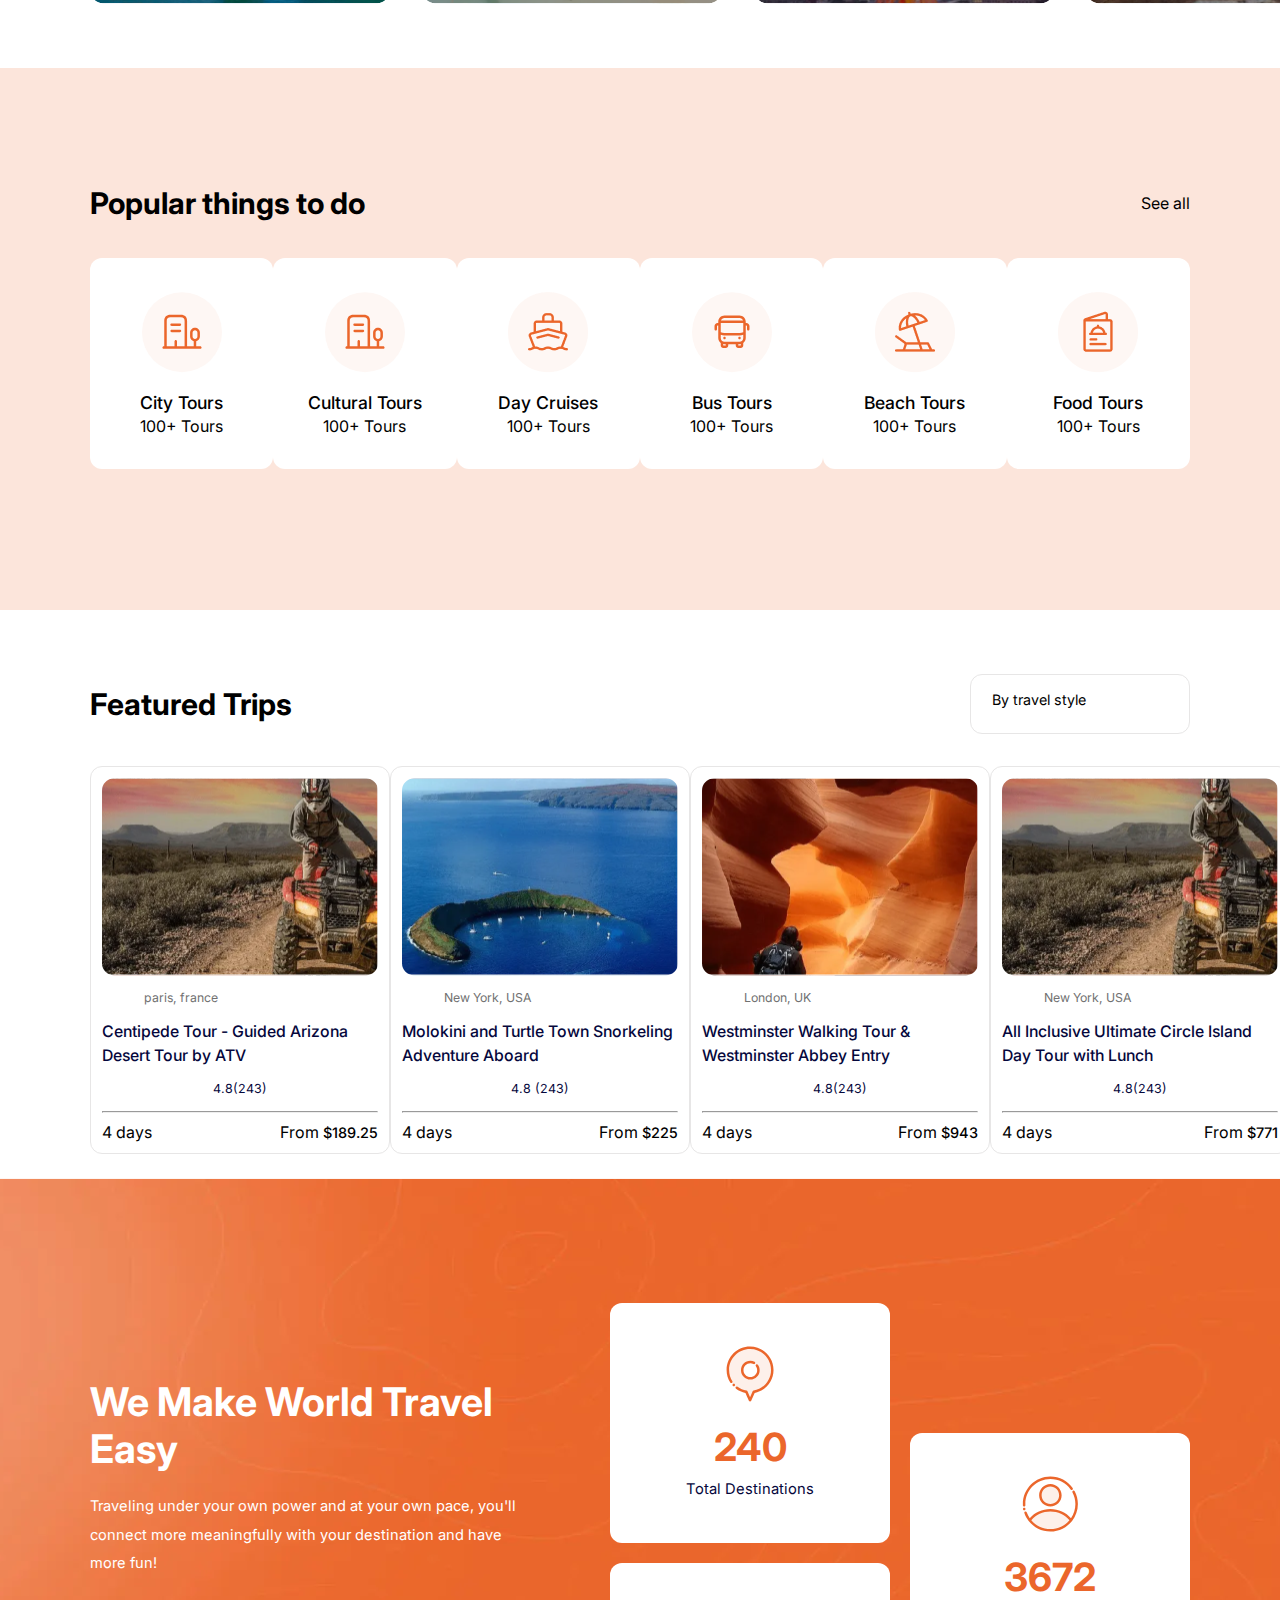
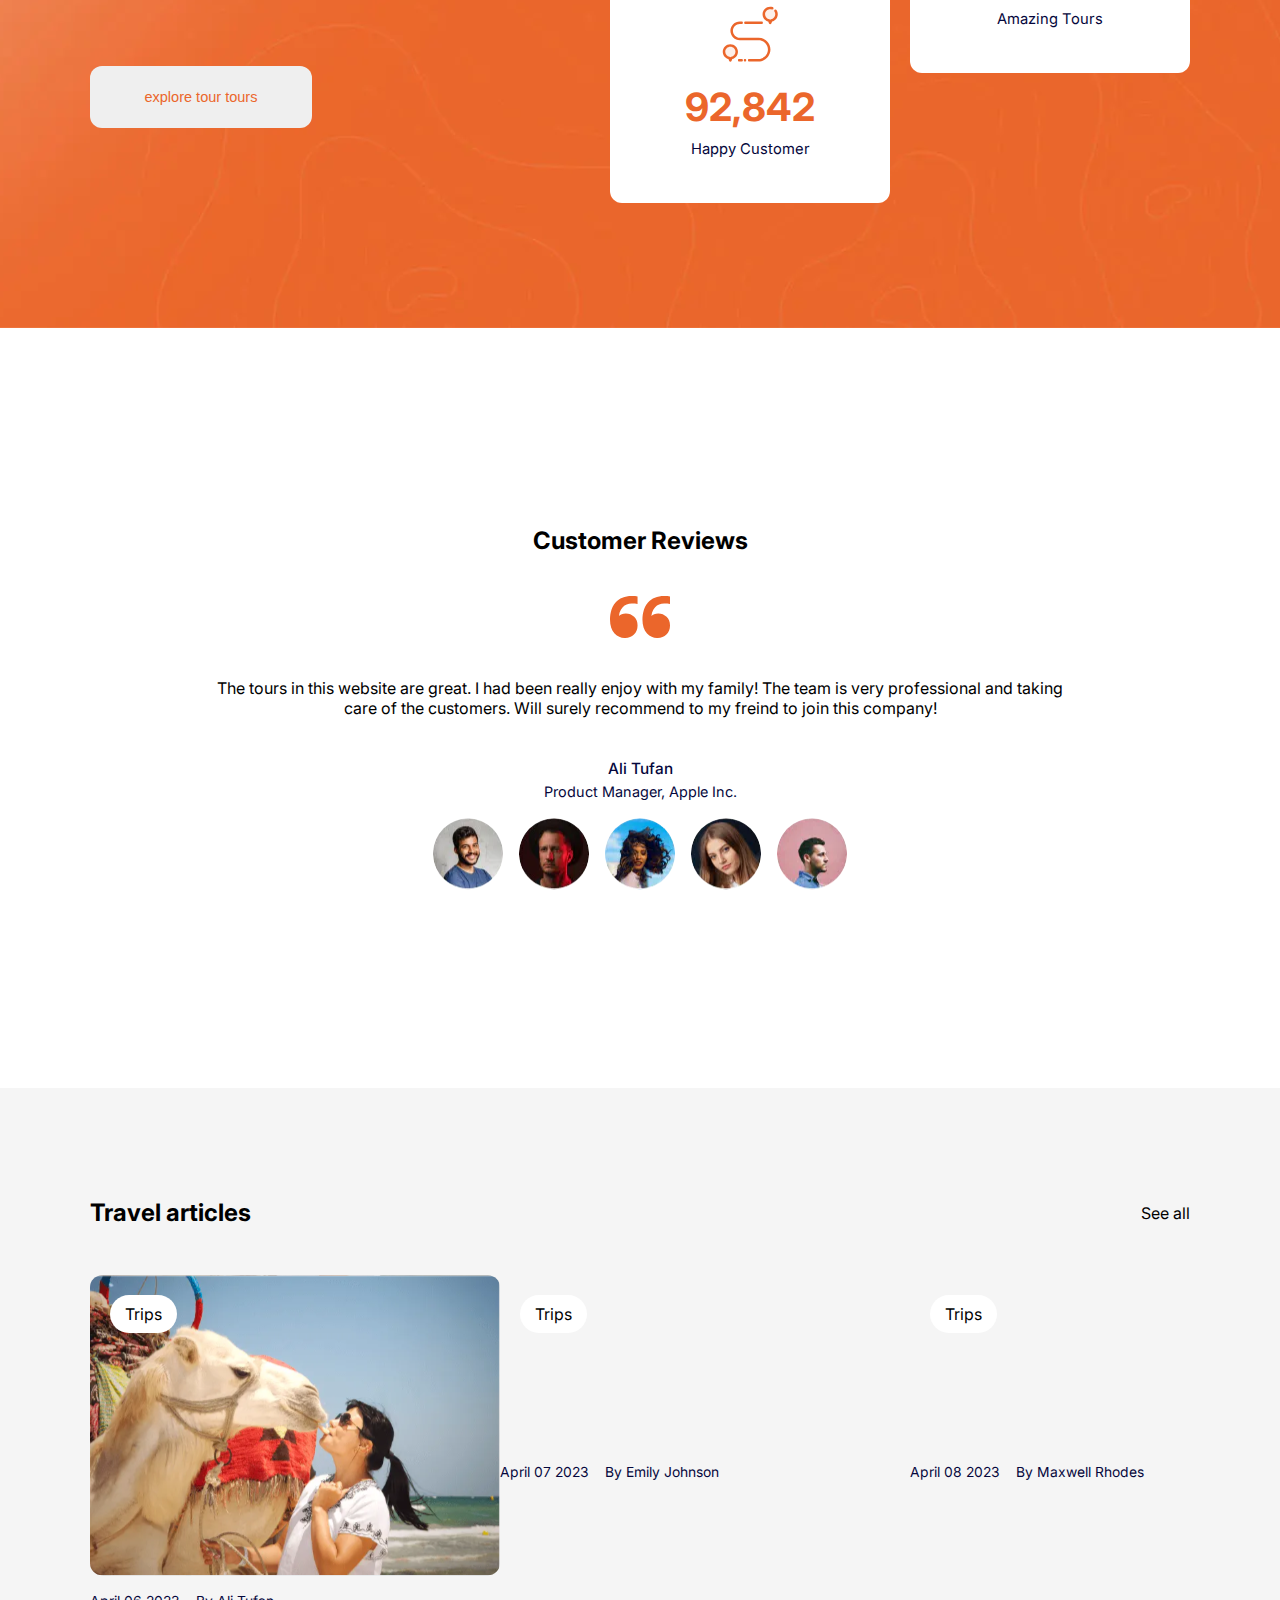
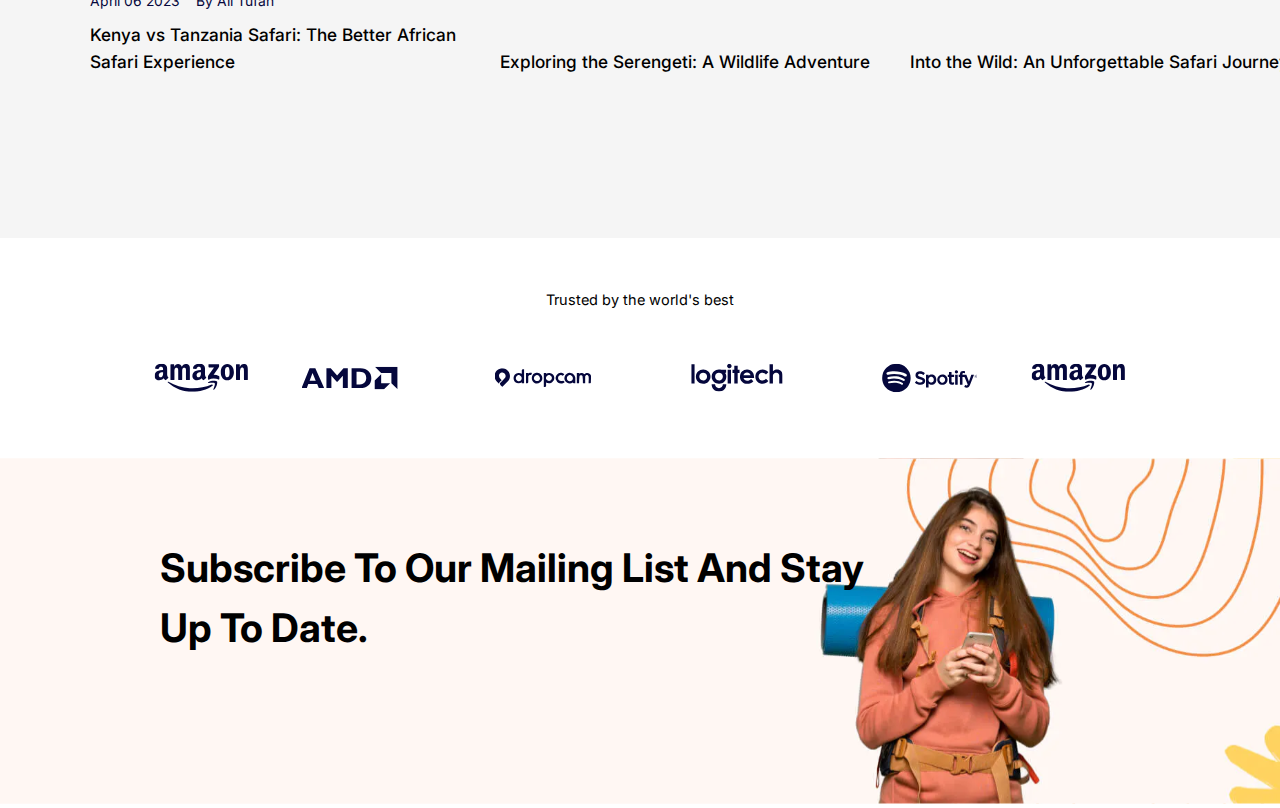
==== commit f225d532: "new section is added" ====
--- a/project-1/index.html
+++ b/project-1/index.html
@@ -413,6 +413,84 @@
           </div>
        </div>
       </div>
+
+      <!-- travel article section -->
+      <div class="articles">
+        <div class="travelBlog">
+          <header>
+            <h2>Travel articles</h2>
+            <p>See all</p>
+          </header>
+          <div class="blogData">
+
+            <!-- blog 1 -->
+          <main id="blog1">
+            <div class="imgHolder">
+              <img src="Assets/blogimg1.svg" alt="">
+              <p>Trips</p>
+            </div>
+            <div class="author">
+              <p>April 06 2023</p>
+              <p>By Ali Tufan</p>
+            </div>
+            <div class="title">
+              <p>Kenya vs Tanzania Safari: The Better African
+                Safari Experience</p>
+            </div>
+          </main>
+
+          <!-- blog 2 -->
+          <main id="blog2">
+            <div class="imgHolder">
+              <img src="Assets/blogimg2.svg" alt="">
+              <p>Trips</p>
+            </div>
+            <div class="author">
+              <p>April 07 2023</p>
+              <p>By Emily Johnson</p>
+            </div>
+            <div class="title">
+              <p>Exploring the Serengeti: A Wildlife Adventure</p>
+            </div>
+          </main>
+
+          <!-- blog3 -->
+          <main id="blog3">
+            <div class="imgHolder">
+              <img src="Assets/blogimg3.svg" alt="">
+              <p>Trips</p>
+            </div>
+            <div class="author">
+              <p>April 08 2023</p>
+              <p>By Maxwell Rhodes</p>
+            </div>
+            <div class="title">
+              <p>Into the Wild: An Unforgettable Safari Journey</p>
+            </div>
+          </main>
+        </div>
+      </div>
+      </div>
+
+      <!-- special offers -->
+       <div class="partners">
+        <p>Trusted by the world's best</p>
+        <div class="brands">
+          <img src="Assets/amazon.svg" alt="amazon">
+          <img src="Assets/amd.svg" alt="amazon">
+          <img src="Assets/dropcam.svg" alt="amazon">
+          <img src="Assets/logitech.svg" alt="amazon">
+          <img src="Assets/spotify.svg" alt="amazon">
+          <img src="Assets/amazon.svg" alt="amazon">
+        </div>
+       </div>
+
+       <!-- suscribe section -->
+        <div class="suscribeSec">
+          <img src="Assets/suscribeImg.svg" alt="">
+          <p>Subscribe To Our Mailing
+            List And Stay Up To Date.</p>
+        </div>
     </div>
   </body>
 </html>
--- a/project-1/styles.css
+++ b/project-1/styles.css
@@ -530,3 +530,116 @@
 line-height: 21px;
 }
 
+/* travel article section  */
+.articles{
+  display: flex;
+  justify-content: center;
+  align-items: center;
+  background-color: #F5F5F5;
+  height: 749.98px;
+}
+
+.articles .travelBlog{
+  width: 85.9375vw;
+  height: 529.98px;
+}
+
+.articles .blogData{
+  display: grid;
+  grid-template-columns: repeat(3, 1fr);
+  place-items: center;
+}
+
+.articles header{
+  display: flex;
+  align-items: center;
+  justify-content: space-between;
+}
+
+.articles .imgHolder{
+  position: relative;
+}
+
+.articles .imgHolder p{
+top: 20px;
+left: 20px;
+padding: 9px 14.8px;
+border-radius: 200px;
+background-color: white;
+position: absolute;
+}
+
+.articles main{
+  width: 409.98px;
+  height: 25rem;
+  display: flex;
+  flex-direction: column;
+  justify-content: space-between;
+  margin-top: 3rem;
+}
+
+.articles .author{
+  display: flex;
+  gap: 1rem;
+}
+
+.articles .author p{
+font-size: 13.89px;
+font-weight: 400;
+line-height: 18.2px;
+color: #05073C;
+}
+
+.articles .title p{
+font-size: 17.3px;
+font-weight: 500;
+line-height: 27px;
+}
+
+/* special offers */
+.partners{
+  width: 85.9375vw;
+  margin: 3rem auto;
+}
+
+.partners p{
+  text-align: center;
+font-size: 14.53px;
+font-weight: 400;
+line-height: 28.13px;
+}
+
+.partners .brands{
+  width: 100%;
+  height: 4rem;
+  margin-top: 2rem;
+  display: flex;
+  justify-content: space-between;
+  align-items: center;
+  padding: 0rem 4rem;
+}
+
+.partners img{
+  height: 30px;
+}
+
+.suscribeSec{
+  width: 100vh;
+  height: fit-content;
+  position: relative;
+}
+
+.suscribeSec img{
+  width: 100vw;
+  height: 100%;
+  object-fit: fit;
+}
+
+.suscribeSec p{
+font-size: 39.38px;
+font-weight: 700;
+line-height: 60px;
+position: absolute;
+top: 5rem;
+left: 10rem;
+}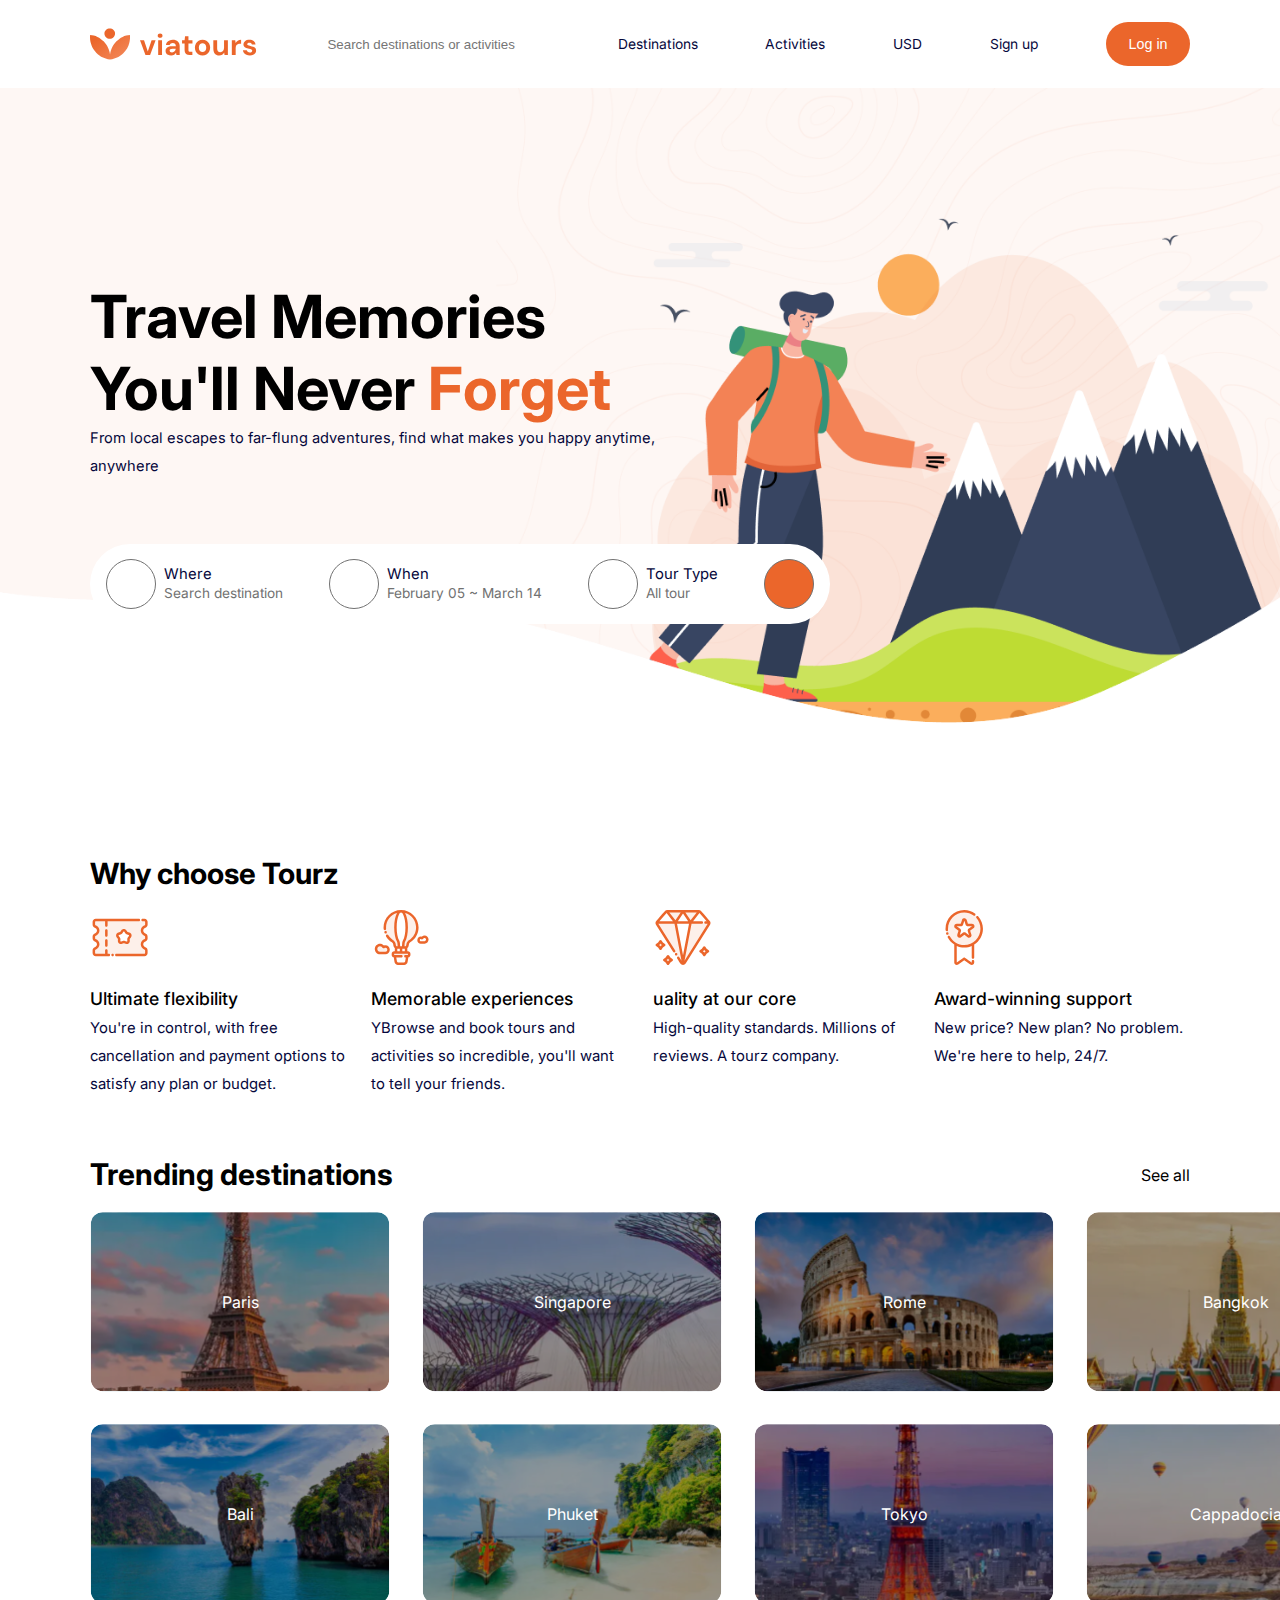
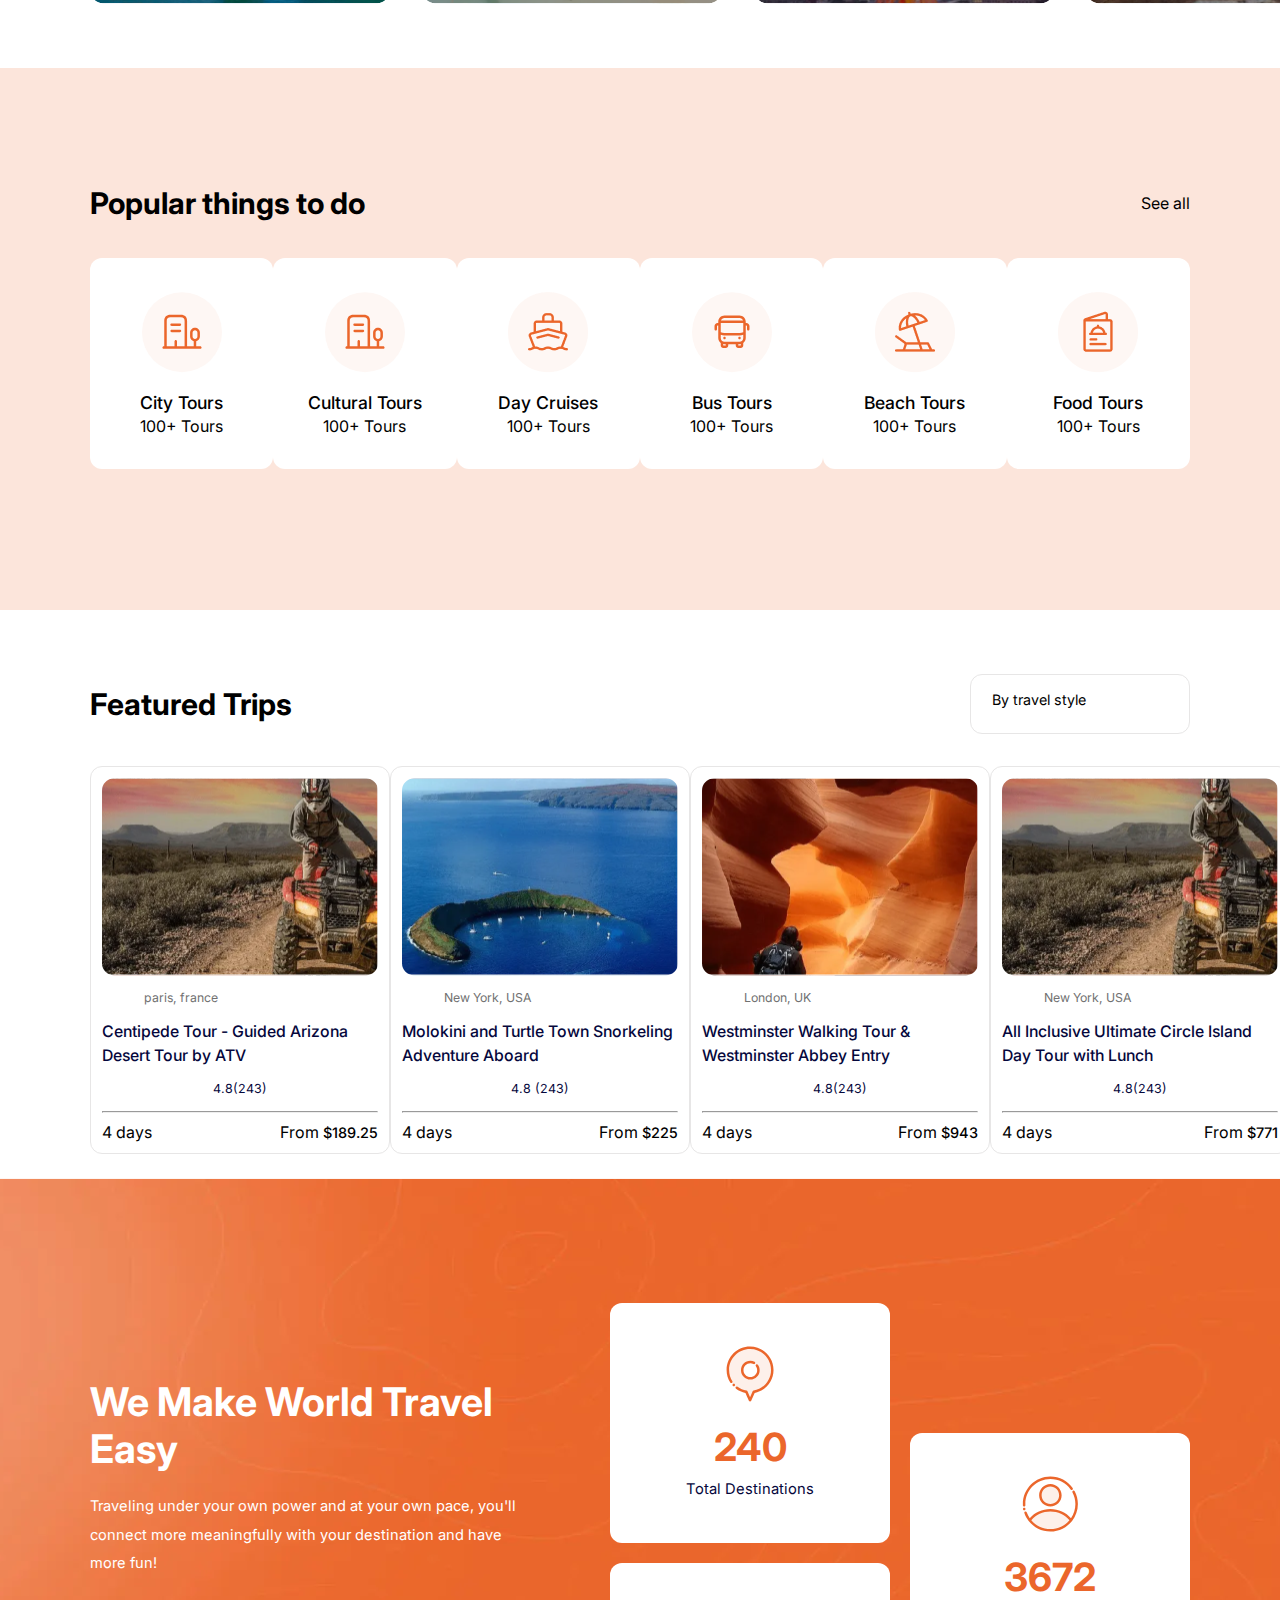
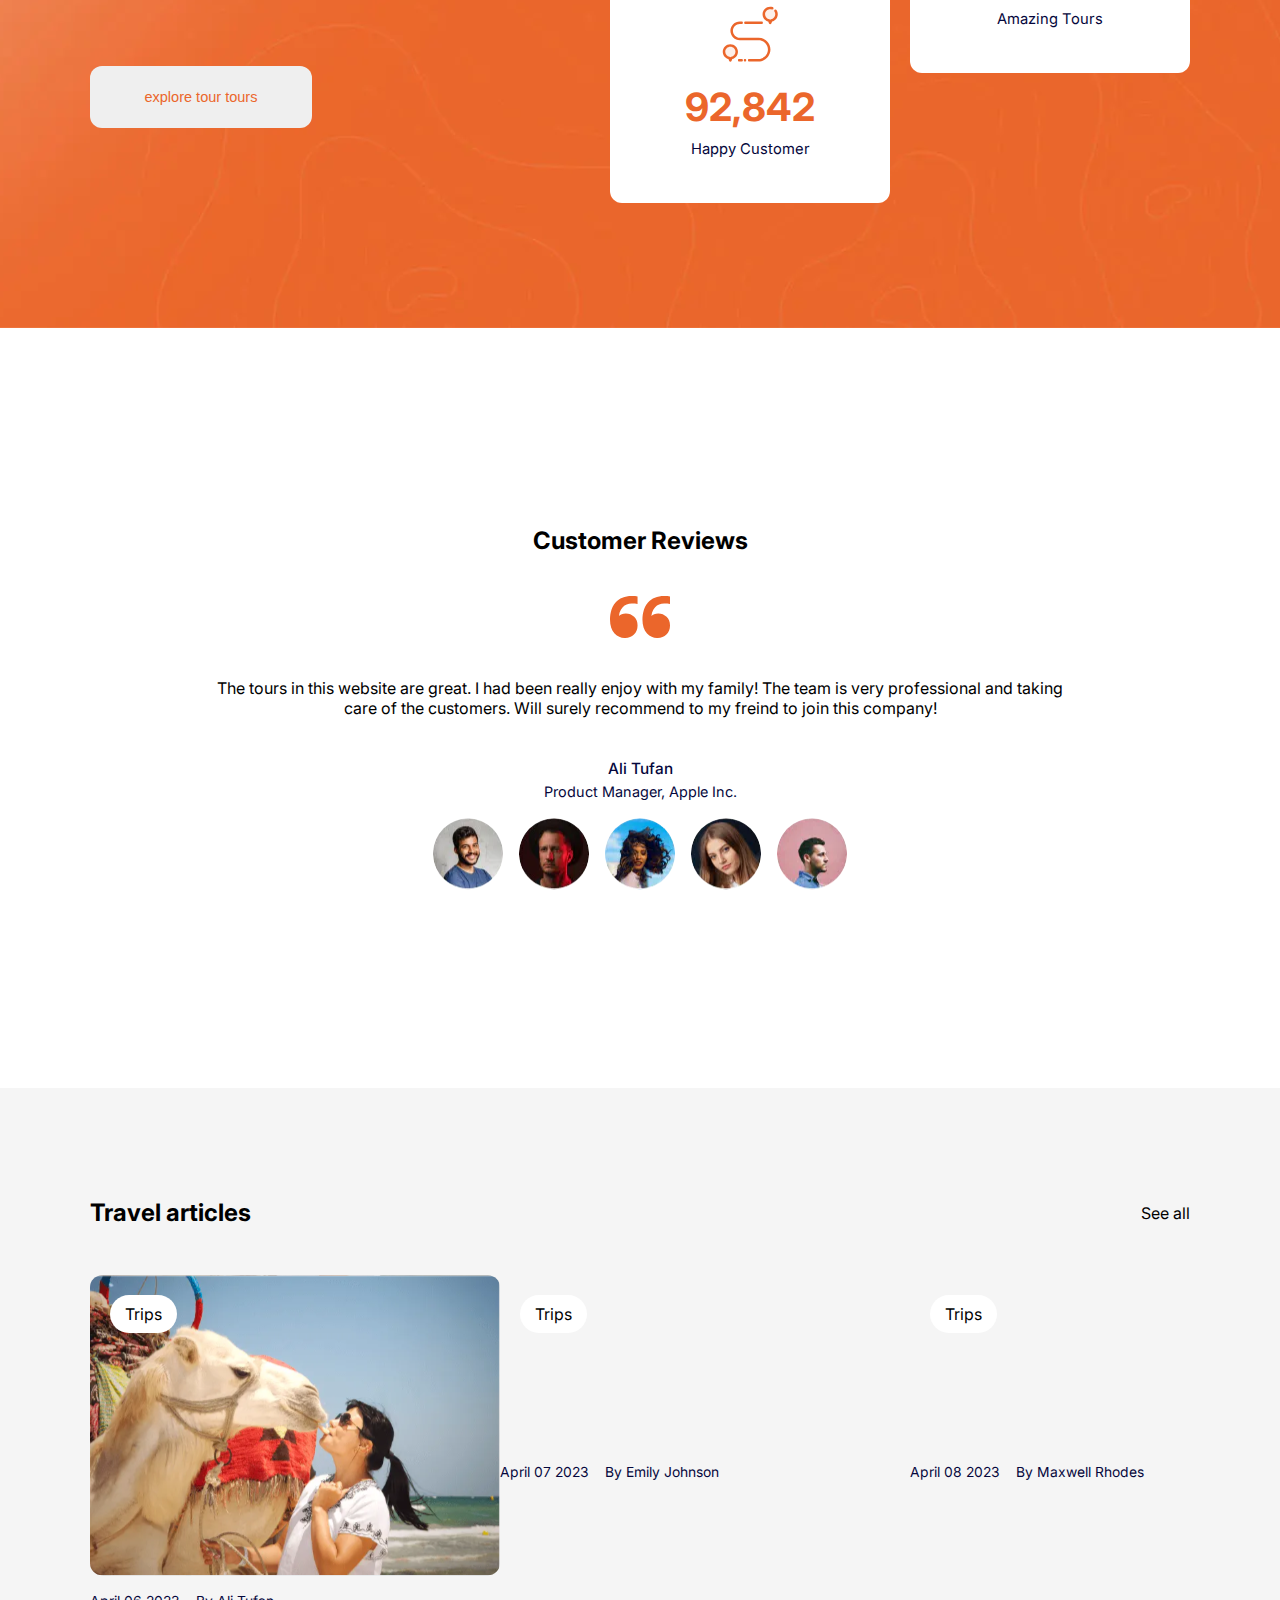
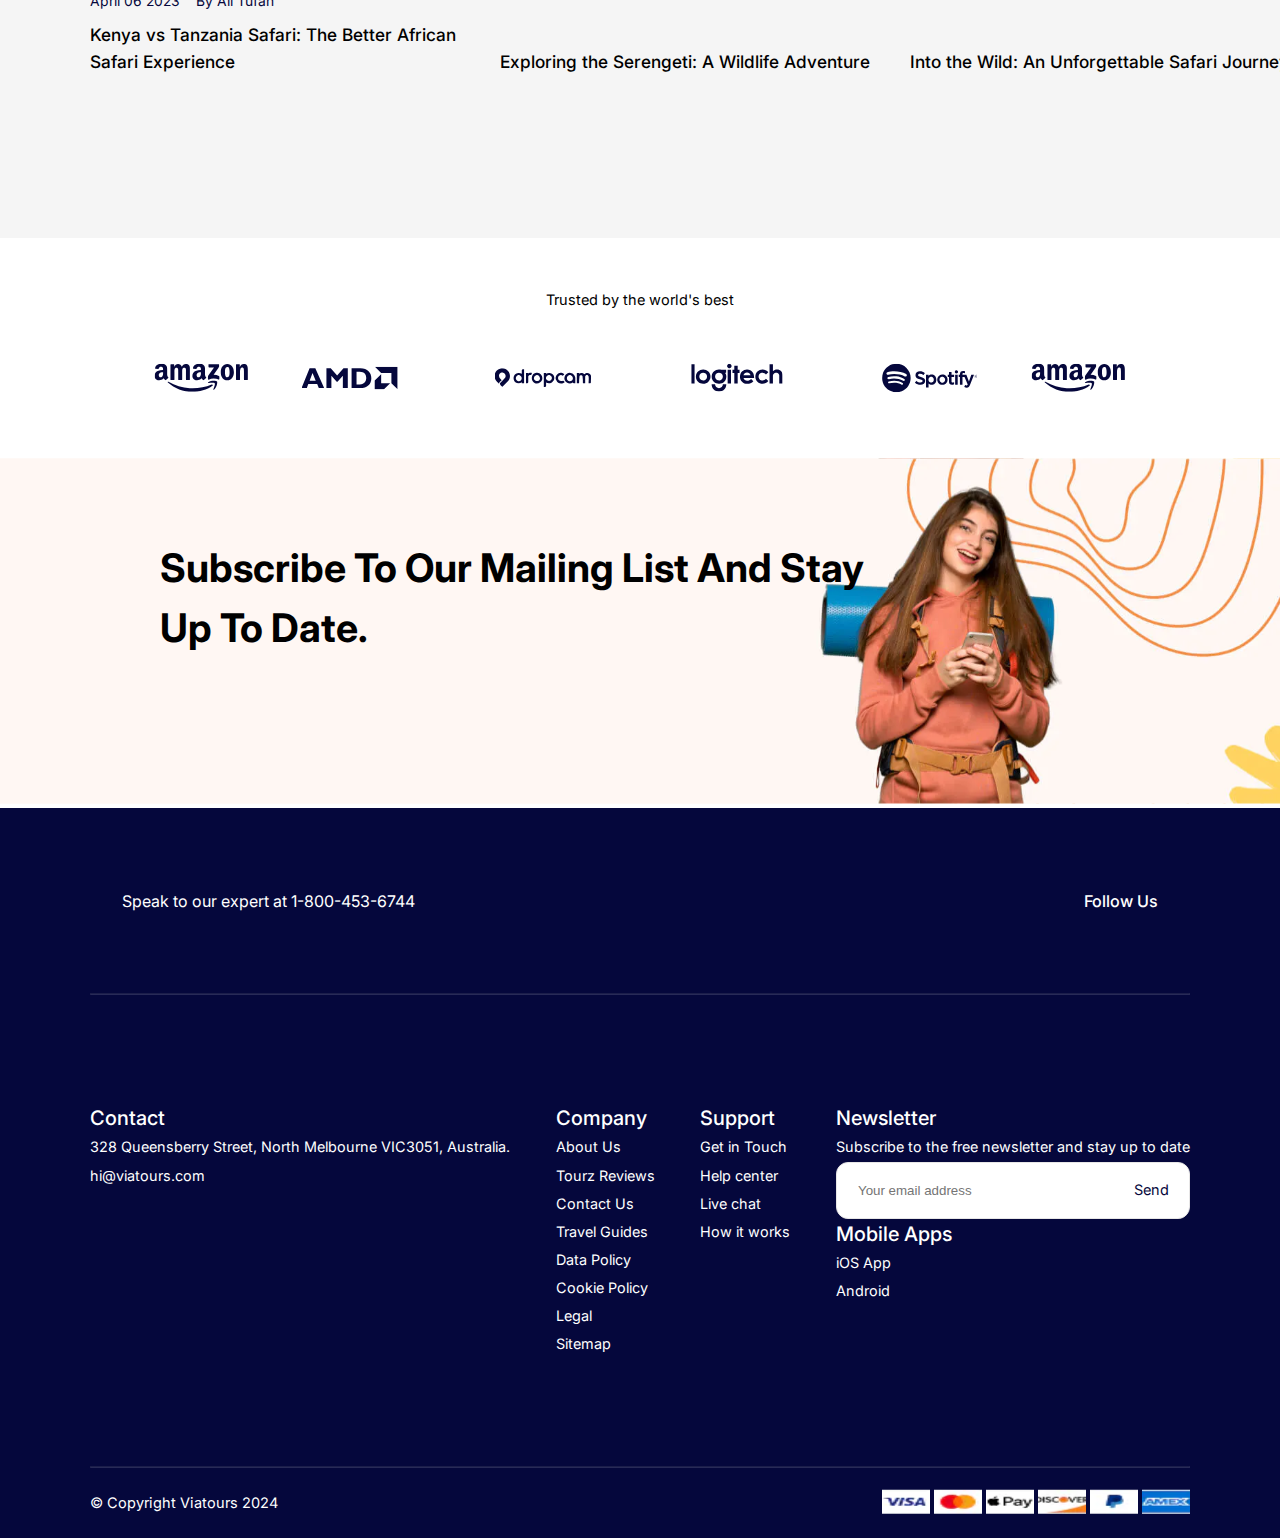
==== commit cf2c5b40: "footer part" ====
--- a/project-1/index.html
+++ b/project-1/index.html
@@ -491,6 +491,74 @@
           <p>Subscribe To Our Mailing
             List And Stay Up To Date.</p>
         </div>
+
+        <!-- footer section -->
+         <div class="footer">
+           <footer>
+            <div class="footer1">
+              <p>Speak to our expert at 1-800-453-6744</p>
+              <span>Follow Us</span>
+            </div>
+            <hr>
+            <div class="footer2">
+              <div>
+              <ul>
+                <p>Contact</p>
+                <li>328 Queensberry Street, North Melbourne VIC3051,
+                  Australia.</li>
+                <li>hi@viatours.com</li>
+              </ul>
+  
+              <ul>
+                <p>Company</p>
+                <li>About Us</li>
+                <li>Tourz Reviews</li>
+                <li>Contact Us</li>
+                <li>Travel Guides</li>
+                <li>Data Policy</li>
+                <li>Cookie Policy</li>
+                <li>Legal</li>
+                <li>Sitemap</li>
+              </ul>
+  
+              <ul>
+                <p>Support</p>
+                <li>Get in Touch</li>
+                <li>Help center</li>
+                <li>Live chat</li>
+                <li>How it works</li>
+              </ul>
+  
+              <ul>
+                <p>Newsletter</p>
+                <li>Subscribe to the free newsletter and stay
+                  up to date</li>
+                  <div class="mail">
+                    <input type="email" placeholder="Your email address">
+                    <button type="submit">Send</button>
+                  </div>
+                  <p>Mobile Apps</p>
+                  <ul>
+                    <li>iOS App</li>
+                    <li>Android</li>
+                  </ul>
+              </ul>
+            </div>
+            </div>
+            <hr>
+            <div class="footer3">
+              <p>© Copyright Viatours 2024</p>
+              <div class="imgs">
+                <img src="Assets/visa.svg" alt="visa">
+                <img src="Assets/mastercard.svg" alt="mastercard">
+                <img src="Assets/applePay.svg" alt="applePay">
+                <img src="Assets/discover.svg" alt="discover">
+                <img src="Assets/paypal.svg" alt="paypal">
+                <img src="Assets/amez.svg" alt="amez">
+              </div>
+            </div>
+           </footer>
+         </div>
     </div>
   </body>
 </html>
--- a/project-1/styles.css
+++ b/project-1/styles.css
@@ -642,4 +642,110 @@
 position: absolute;
 top: 5rem;
 left: 10rem;
-}+}
+
+/* footer section */
+.footer{
+  background-color: #05073C;
+  color: white;
+}
+
+footer{
+  width: 85.9375vw;
+  margin: 0px auto;
+}
+
+footer hr{
+  opacity: 15%;
+}
+
+footer .footer1{
+  display: flex;
+  justify-content: space-between;
+  align-items: center;
+  padding: 0rem 2rem;
+  height: 185.13px;
+}
+
+footer .footer p{
+font-size: 19.69px;
+font-weight: 500;
+}
+
+footer .footer1 span{
+font-size: 16.2px;
+font-weight: 500;
+}
+
+footer .footer2{
+  height: 471px;
+  display: flex;
+  height: 471px;
+  align-items: center;
+}
+
+footer .footer2 div{
+  display: flex;
+  justify-content: space-between;
+  width: 100%;
+  height: fit-content;
+
+}
+
+footer .footer2 p{
+font-size: 20px;
+font-weight: 500;
+line-height: 30px;
+color: #FFFFFF;
+}
+
+footer .footer2 li{
+  list-style: none;
+font-size: 14.41px;
+font-weight: 400;
+line-height: 28.13px;
+color: #FFFFFF;
+}
+
+footer .mail{
+  width: 300px;
+height: 60px;
+padding: 20px 21px;
+border-radius: 12px;
+background-color: #FFFFFF;
+border: 1px solid #E7E6E6;
+position: relative;
+color: #757575;
+display: flex;
+align-items: center;
+}
+
+footer input{
+  width: 100%;
+  border: none;
+  outline: none;
+color: #757575;
+}
+
+footer button{
+  position: absolute;
+  right: 20px;
+  border: none;
+  background-color: transparent;
+  color: #05073C;
+  font-family: Inter;
+font-size: 14.53px;
+font-weight: 400;
+}
+
+footer .footer3{
+  display: flex;
+  justify-content: space-between;
+  align-items: center;
+  height: 69.13px;
+}
+
+footer .footer3 p{
+font-size: 14.53px;
+font-weight: 400;
+}
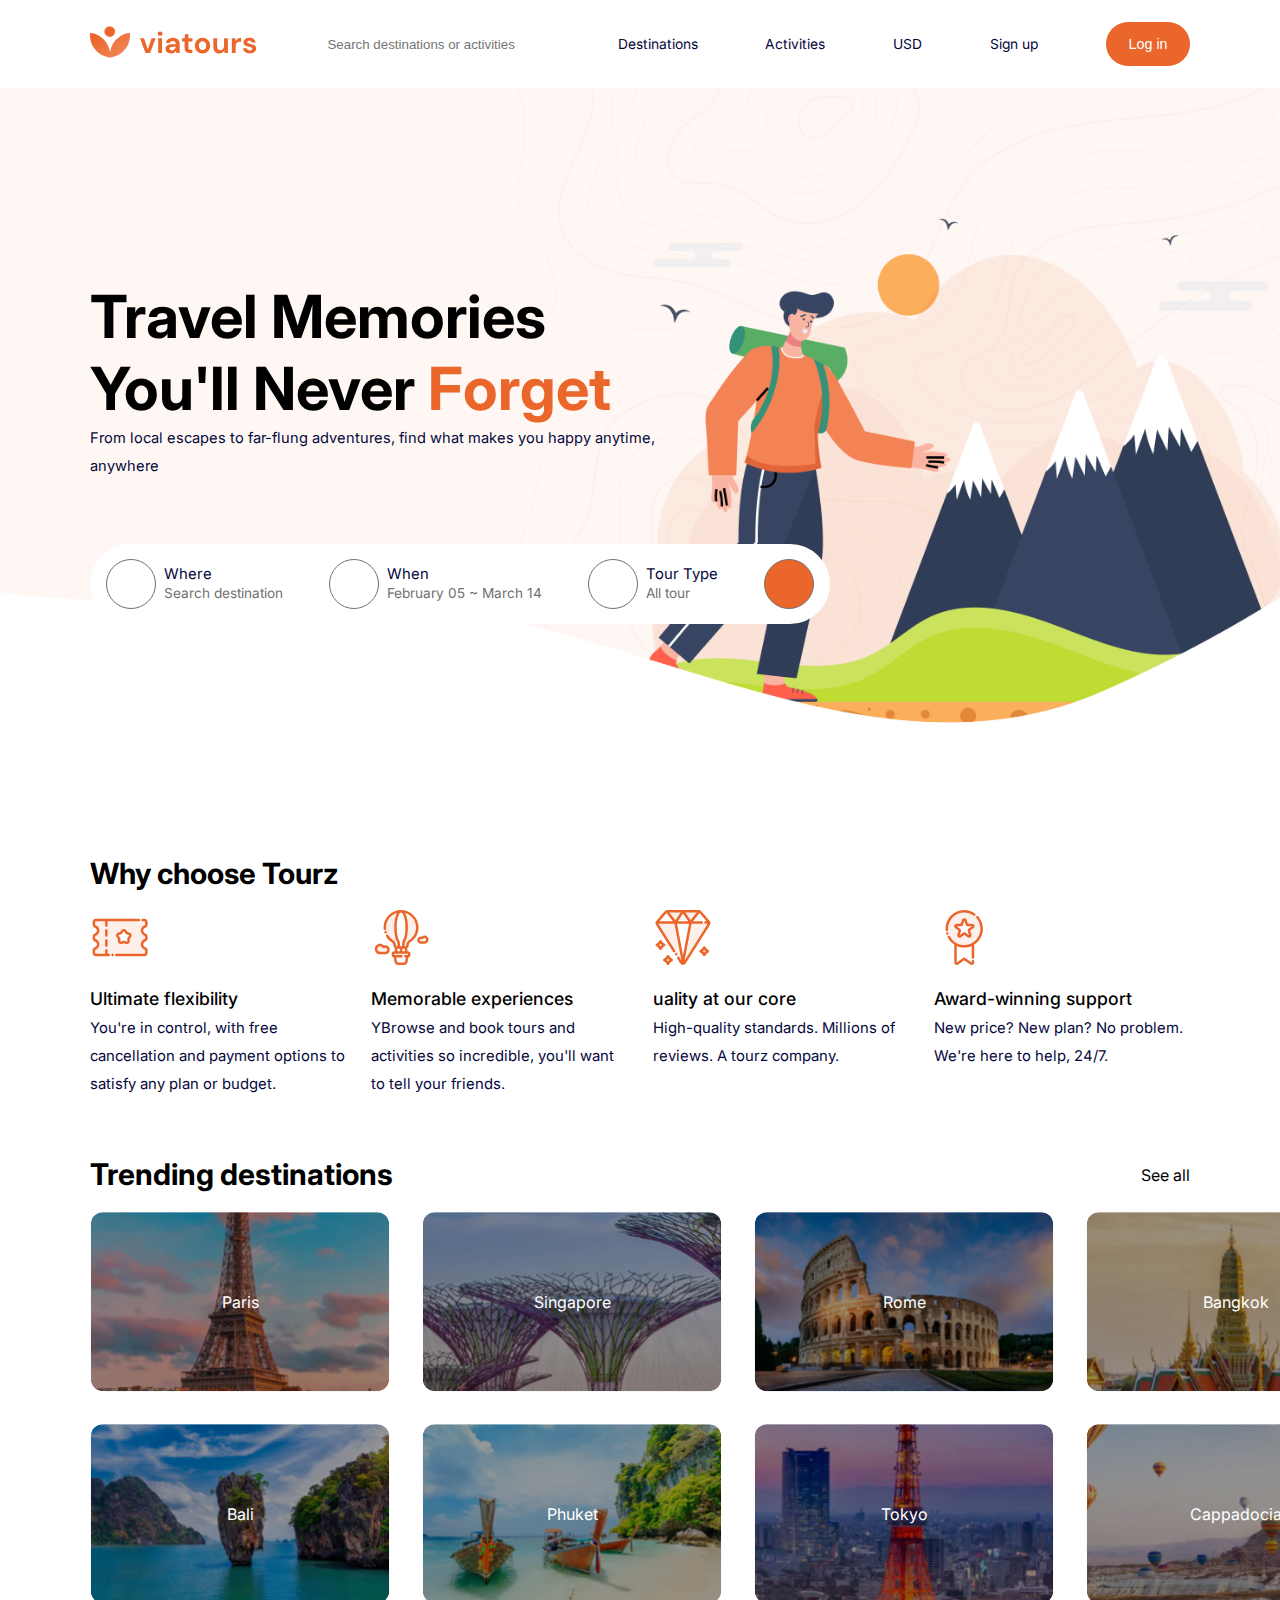
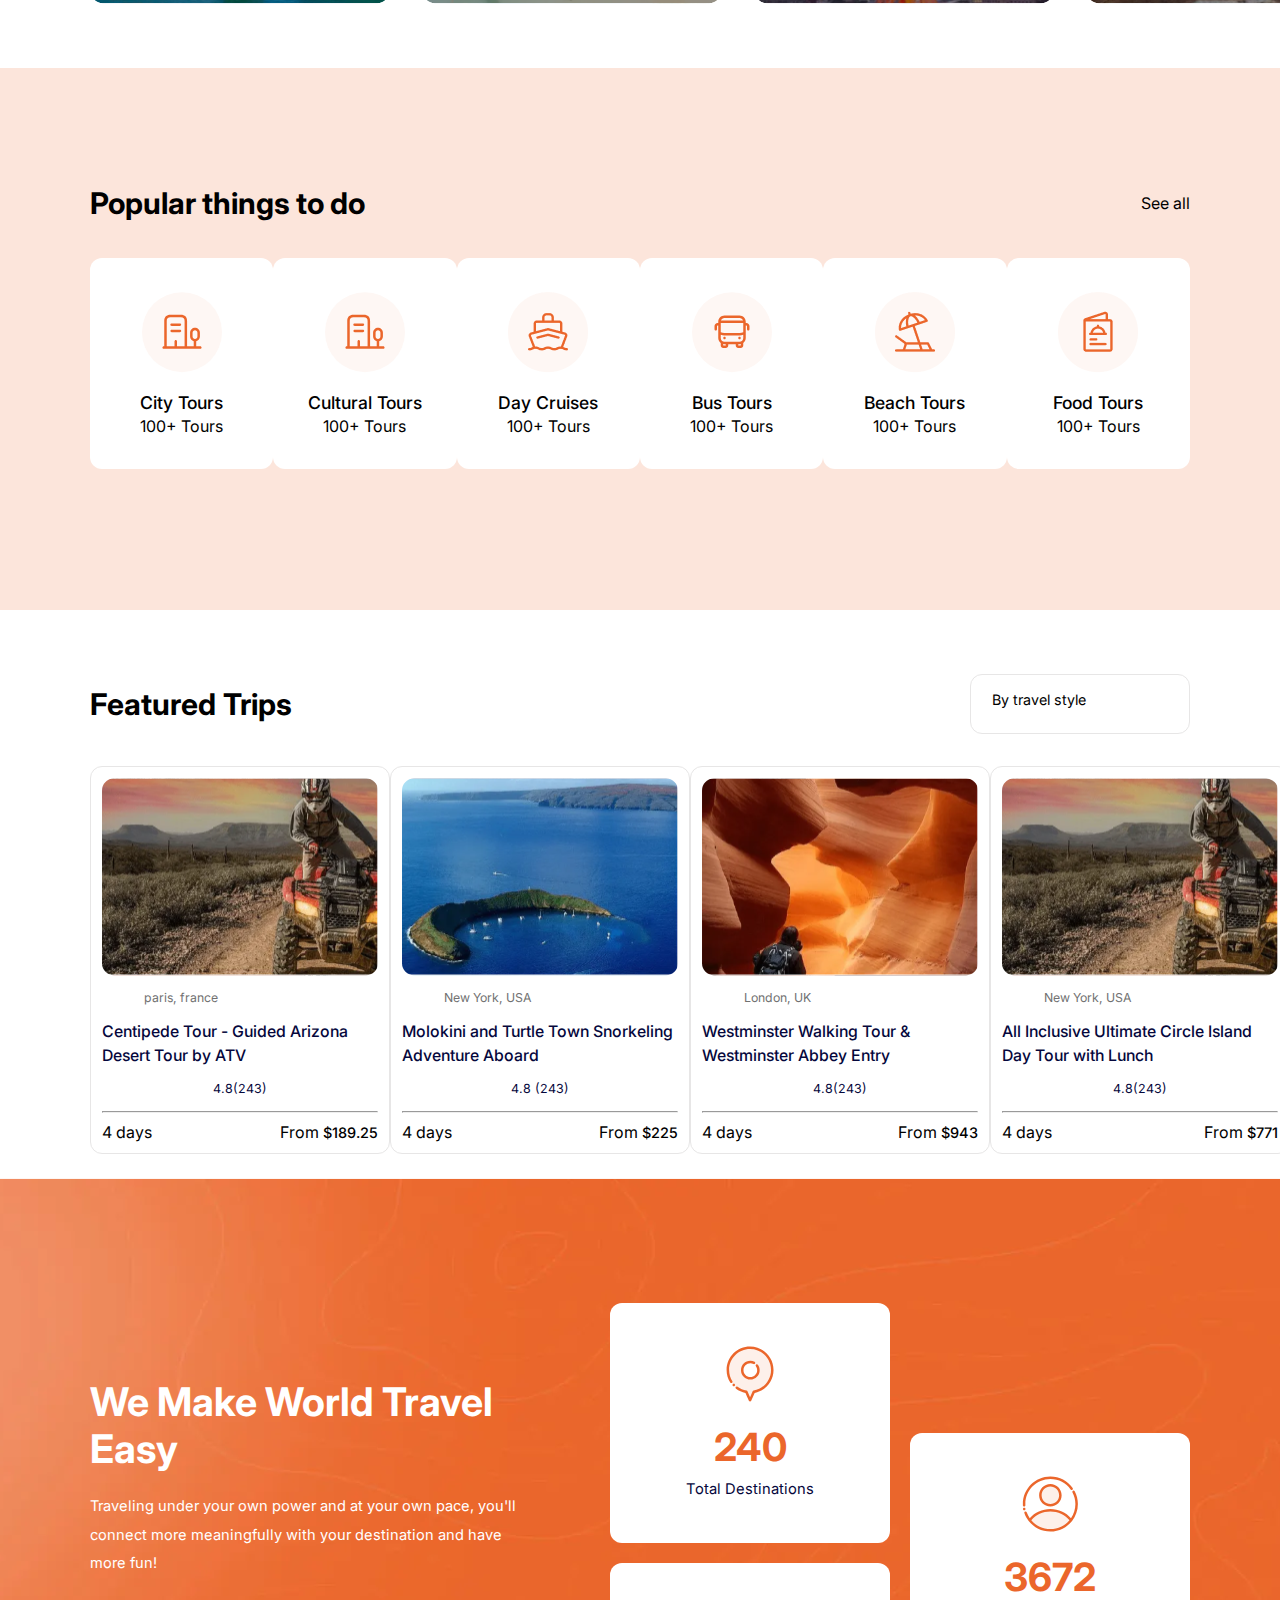
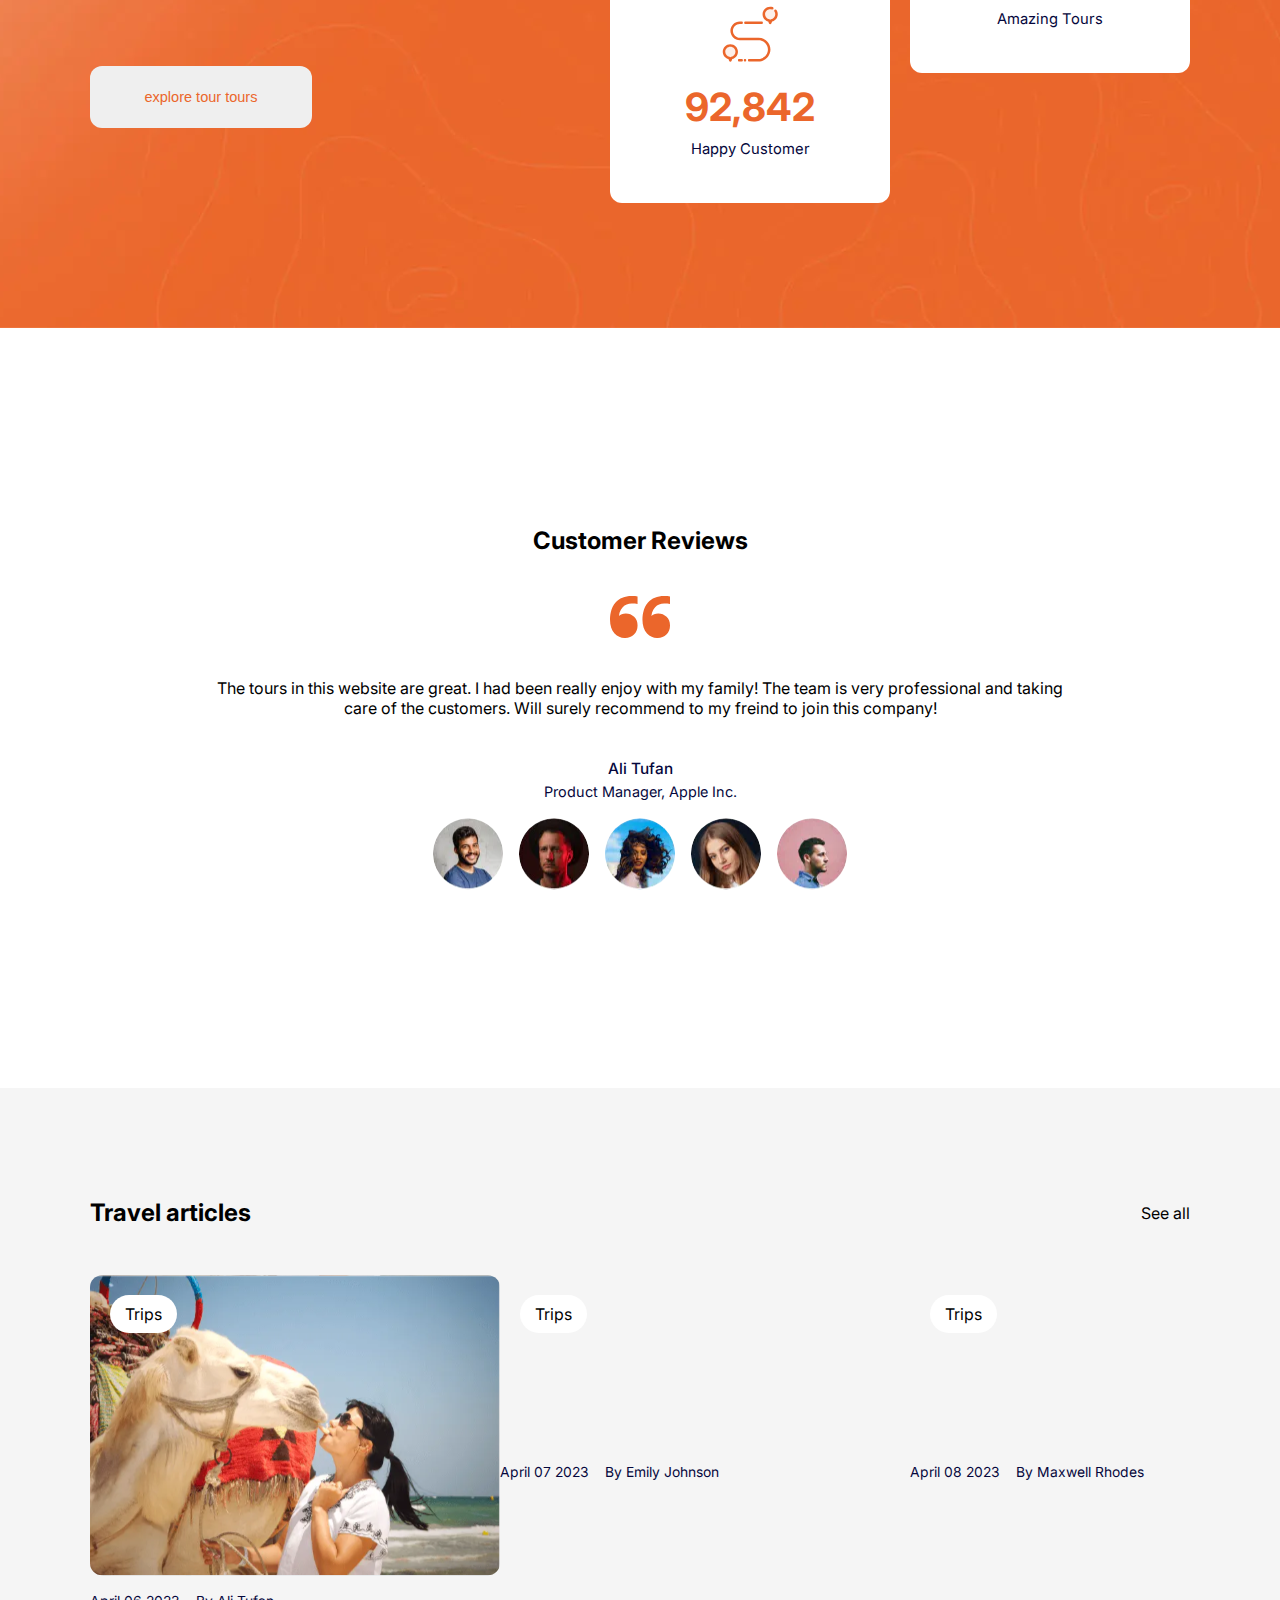
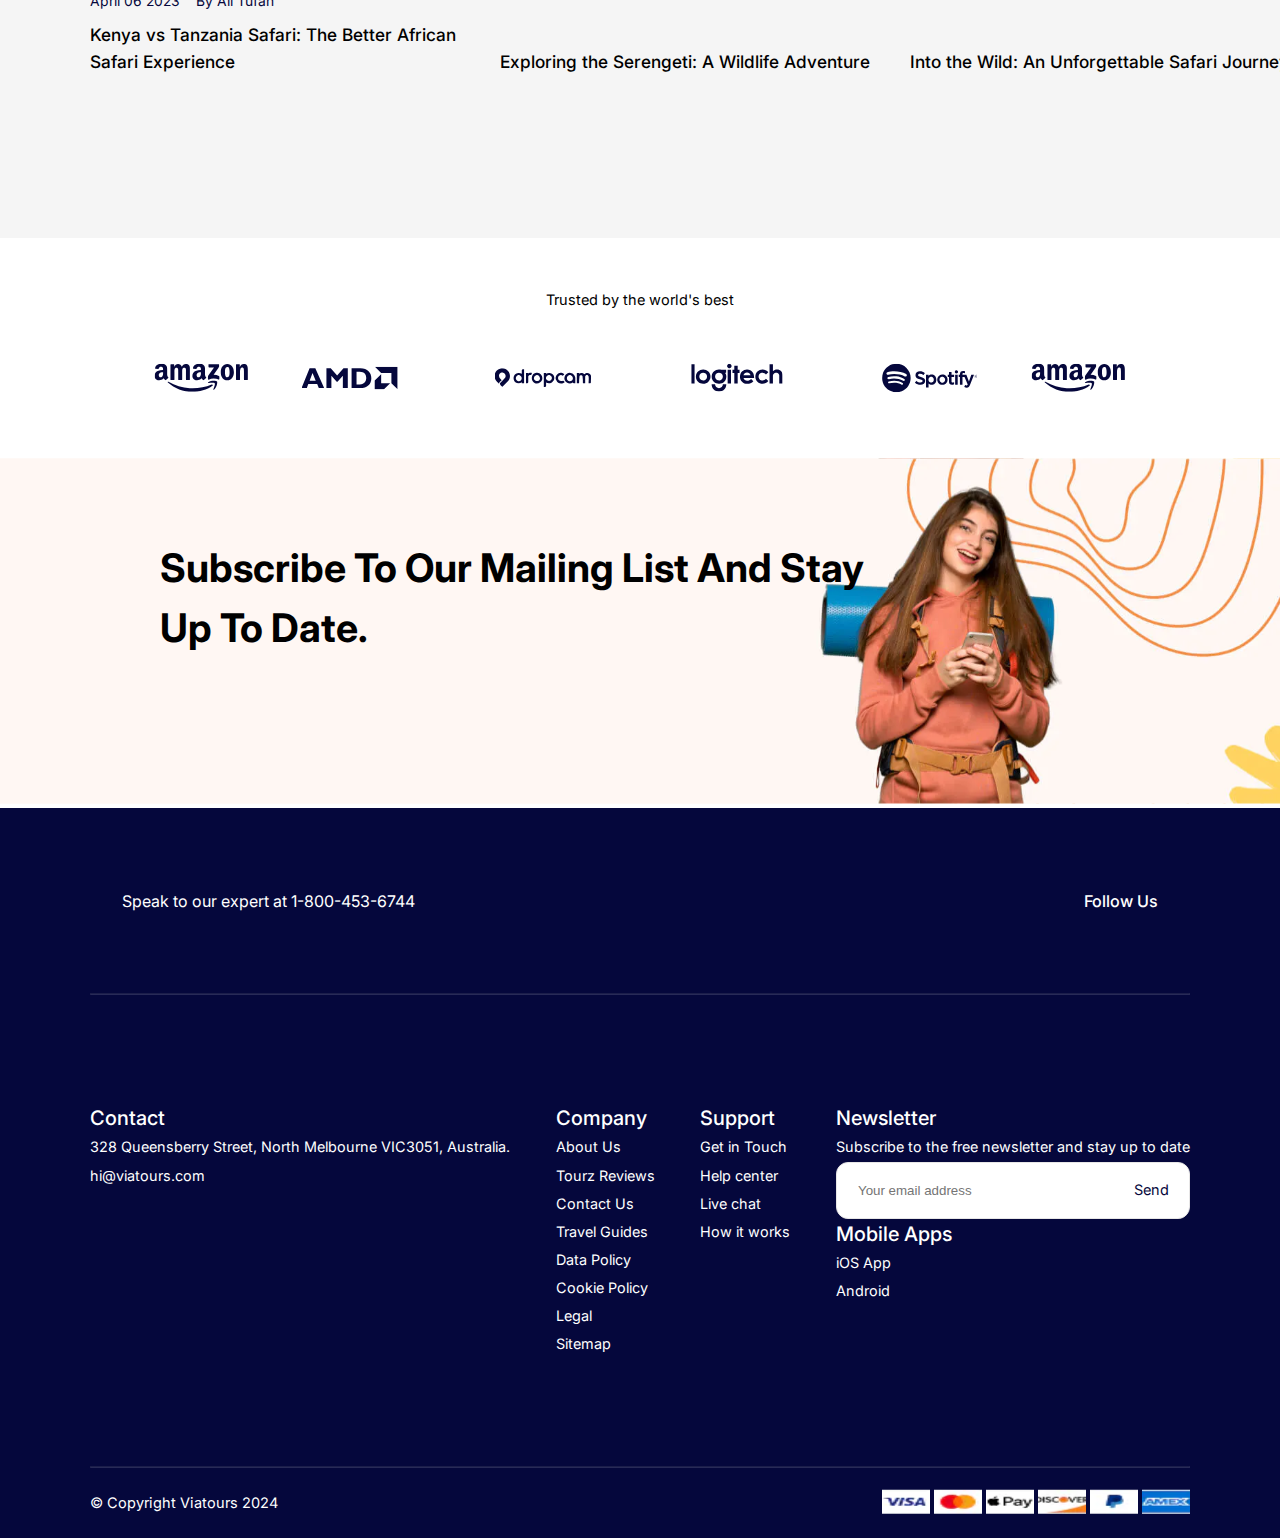
==== commit 7a87bff7: "navbar responsiveness" ====
--- a/project-1/index.html
+++ b/project-1/index.html
@@ -15,9 +15,16 @@
       <!-- Navigation bar -->
       <nav class="navbar">
         <div class="navBox1">
-          <img src="Assets/logo.svg" alt="" />
+          <div>
+            <label for="check">
+              <img id="menuBar" src="Assets/menuBar.svg" alt="">
+            </label>
+            <img src="Assets/logo.svg" alt="" />
+          </div>
           <input type="text" placeholder="Search destinations or activities" />
         </div>
+        
+        <input type="checkbox" name="" id="check">
 
         <div class="navBox2">
           <ul>
@@ -25,8 +32,22 @@
             <li>Activities</li>
             <li>USD</li>
             <li>Sign up</li>
-            <button>Log in</button>
+            <button class="navBtn1">Log in</button>
           </ul>
+        </div>
+        <button class="navBtn2">Log in</button>
+        
+        <!-- for responsive -->
+        <div class="mobileNav">
+          <div id="navBox2">
+            <ul>
+              <li>Destinations</li>
+              <li>Activities</li>
+              <li>USD</li>
+              <li>Sign up</li>
+              <button>Log in</button>
+            </ul>
+          </div>
         </div>
       </nav>
 
--- a/project-1/styles.css
+++ b/project-1/styles.css
@@ -23,6 +23,11 @@
   display: flex;
   align-items: center;
   justify-content: space-between;
+
+}
+
+.navbar #check{
+  display: none;
 }
 
 .navBox1 {
@@ -30,6 +35,11 @@
   align-items: center;
   justify-content: space-between;
   width: 547px;
+}
+
+.navBox1 #menuBar{
+  width: 2rem;
+  display: none;
 }
 
 .navBox1 input {
@@ -37,11 +47,13 @@
   border: none;
   outline: none;
   width: 55%;
+  display: block;
 }
 
 .navBox2 {
   width: 593.5px;
   height: 44px;
+  display: block;
 }
 
 .navBox2 ul {
@@ -59,7 +71,7 @@
   font-weight: 400px;
 }
 
-.navBox2 button {
+.navbar .navBtn1 {
   height: 44px;
   font-size: 14.3px;
   width: 83.81px;
@@ -67,6 +79,18 @@
   background: #eb662b;
   border: none;
   color: white;
+  
+}
+
+.navbar .navBtn2{
+  height: 44px;
+  font-size: 14.3px;
+  width: 83.81px;
+  border-radius: 200px;
+  background: #eb662b;
+  border: none;
+  color: white;
+  display: none;
 }
 
 /* hero section styling */
@@ -749,3 +773,65 @@
 font-size: 14.53px;
 font-weight: 400;
 }
+
+/* responsive elements */
+
+.mobileNav{
+  width: 85.9375vw;
+  margin: 0px auto;
+  display: none;
+}
+
+
+
+@media (max-width : 1098px)
+{
+  .navbar{
+  }
+
+  
+   #navBox2{
+    height: fit-content;
+    background-color: rgba(0, 0, 0, 0.884);
+    width: 100%;
+  }
+
+
+  .mobileNav li{
+    color: white;
+    line-height: 4rem;
+    list-style-type: none;
+  }
+
+  .mobileNav ul{
+    margin-left: 1rem;
+  }
+
+  .mobileNav button{
+    display: none;
+  }
+
+  .navBox2{
+    display: none;
+  }
+
+  .navbar .navBtn2{
+    display: block;
+  }
+
+  .navBox1 #menuBar{
+    display: inline;
+  }
+
+  .mobileNav{
+    display: none;
+    position: absolute;
+    z-index: 8;
+    top: 5rem;
+  }
+
+  .navbar #check:checked~.mobileNav{
+    display: block;
+  }
+
+}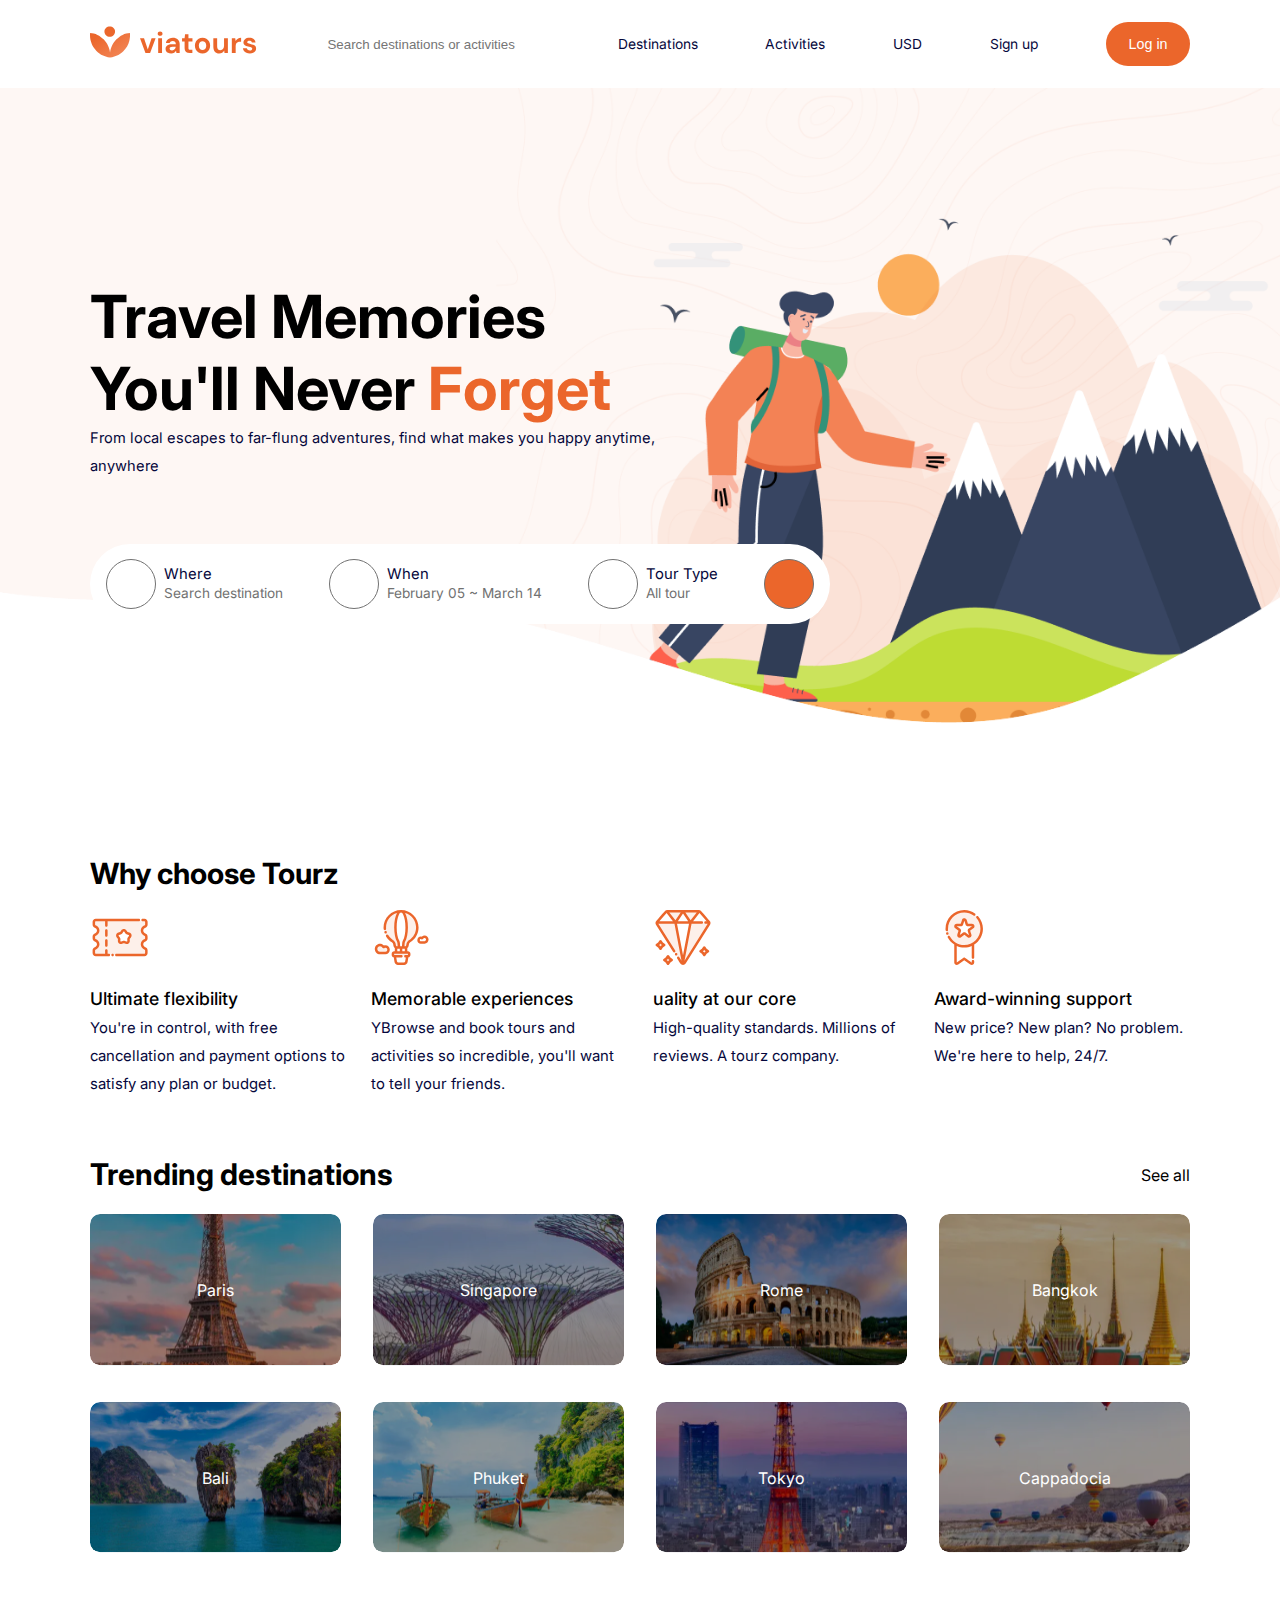
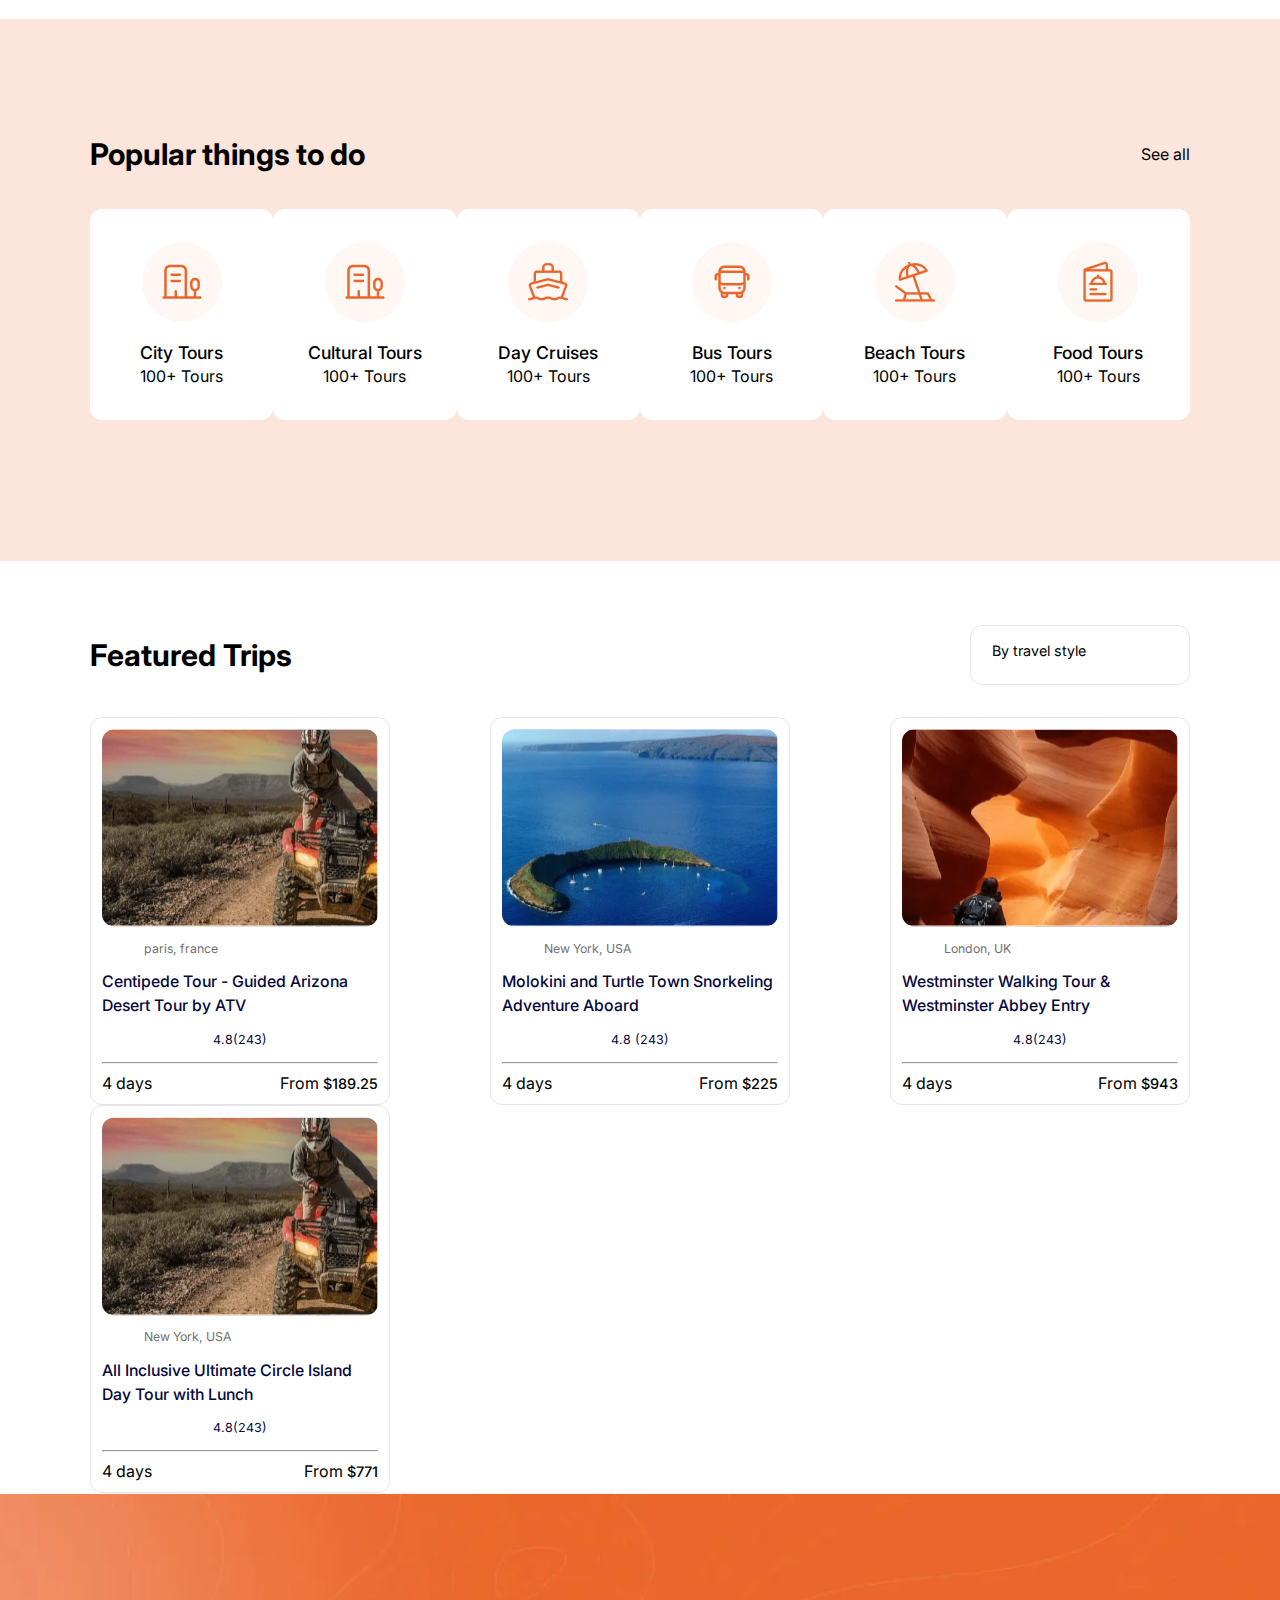
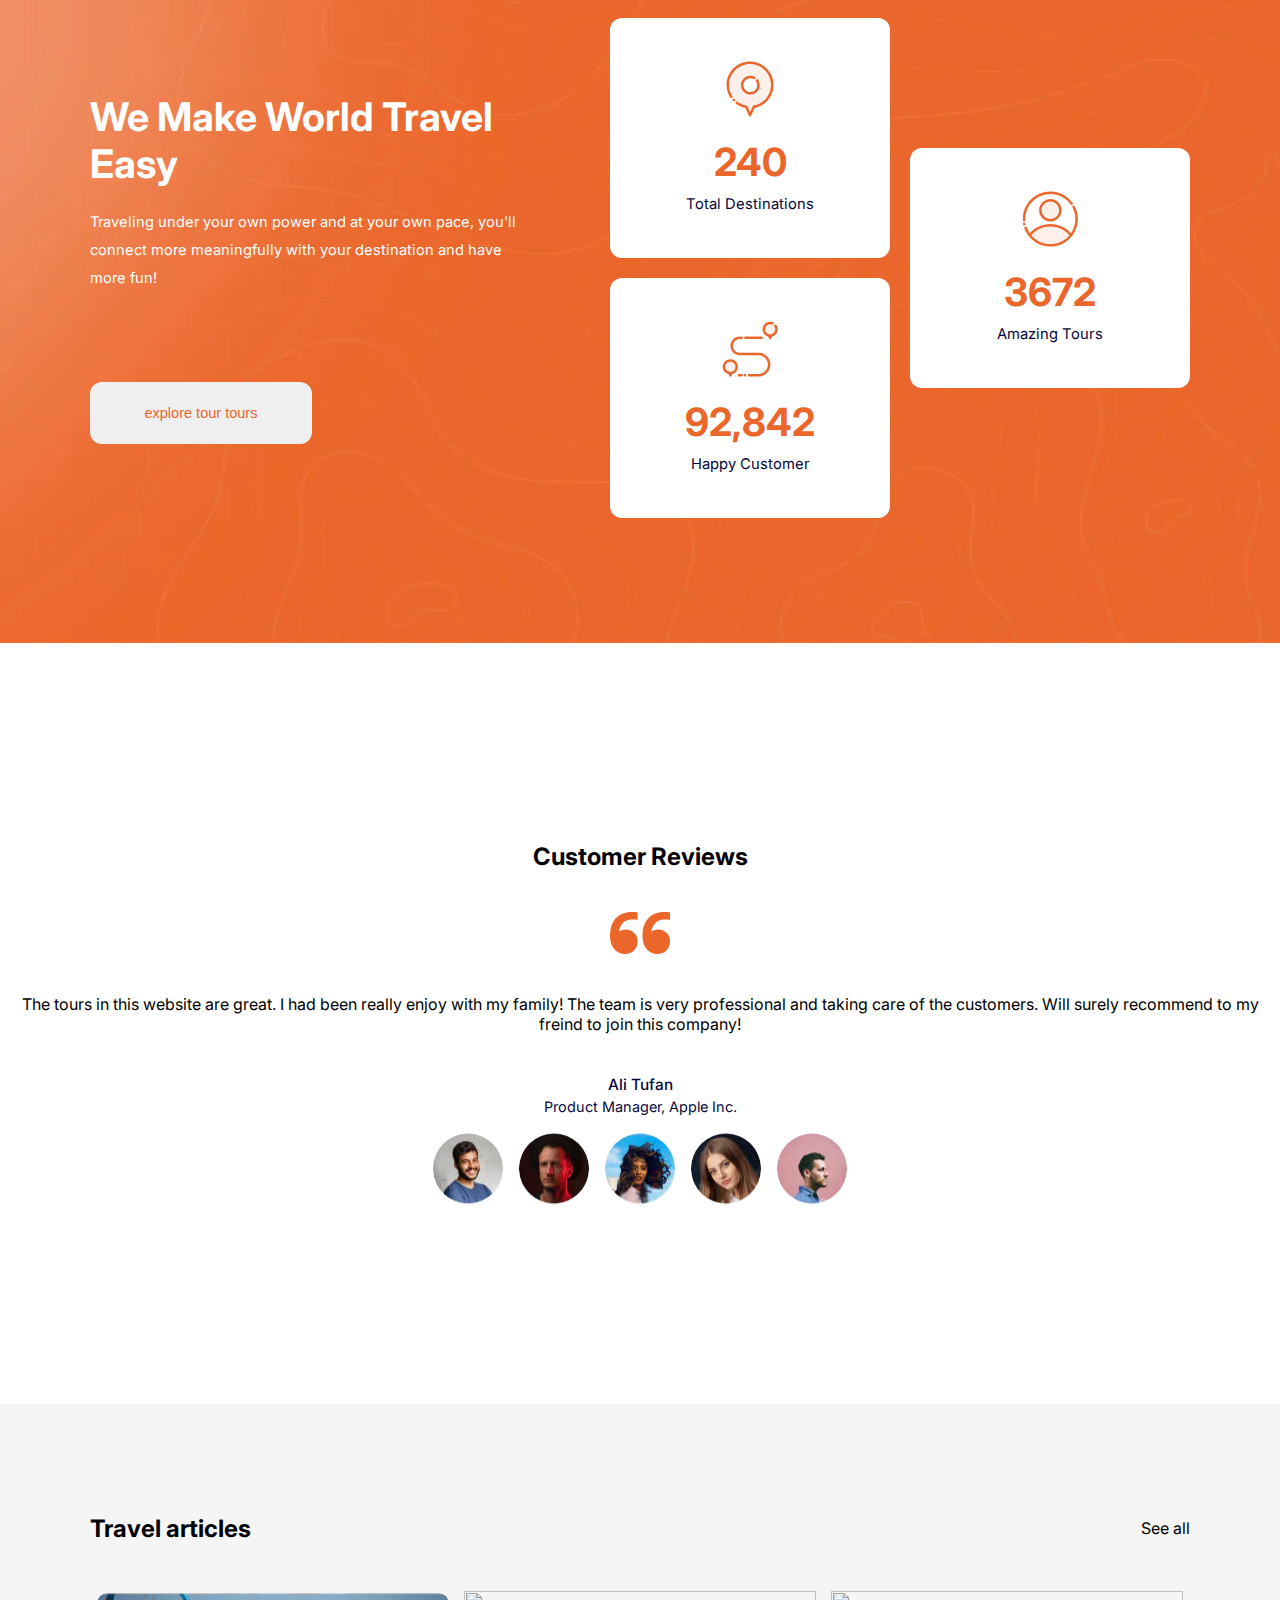
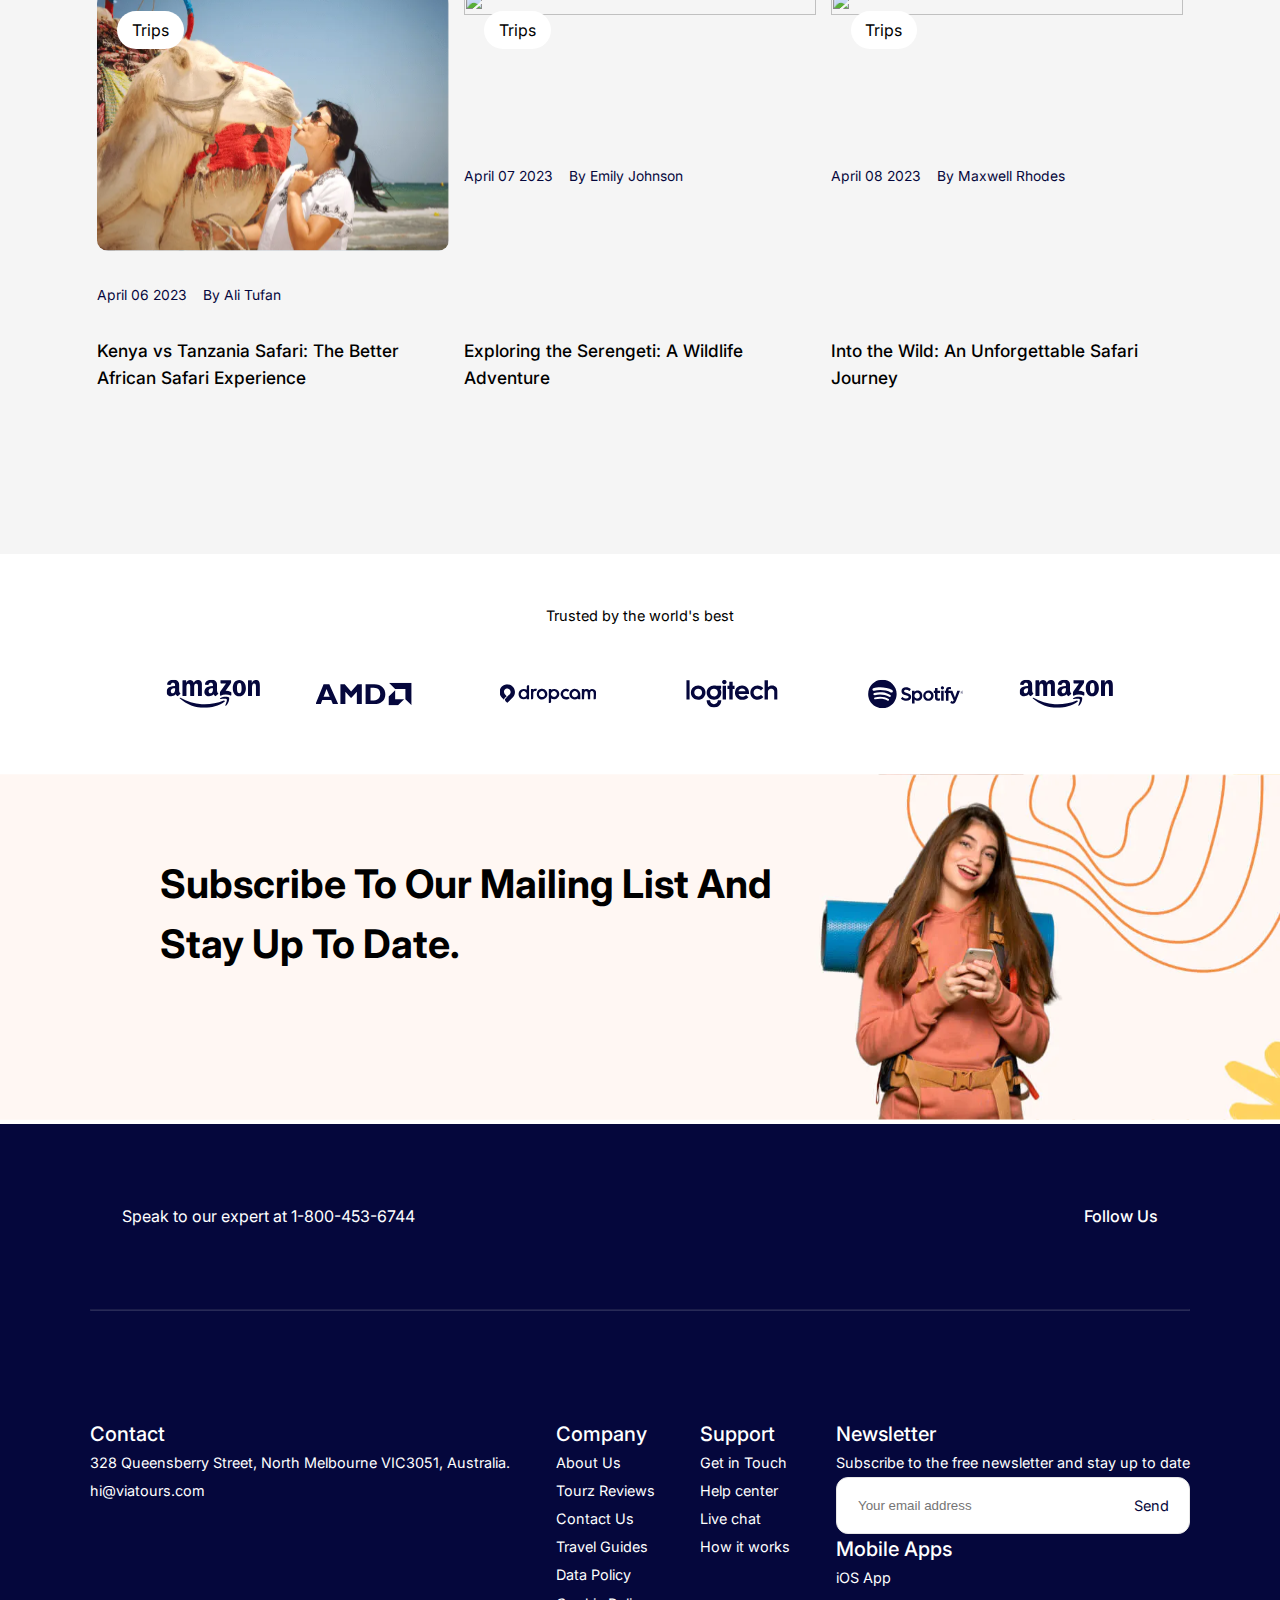
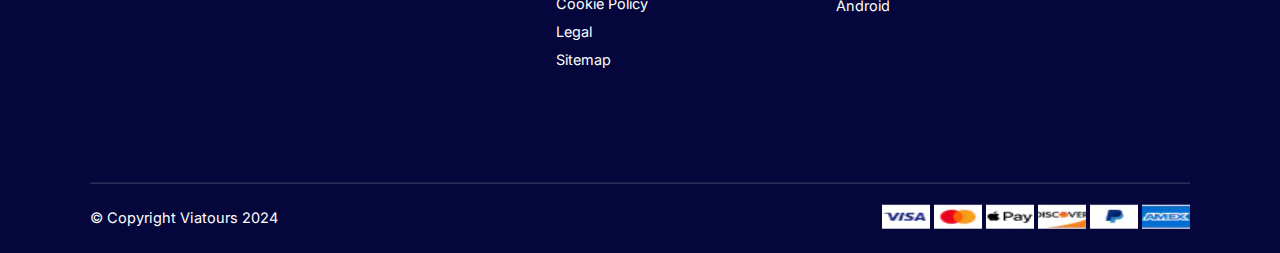
==== commit 879d256e: "suscribe section" ====
--- a/project-1/index.html
+++ b/project-1/index.html
@@ -509,8 +509,7 @@
        <!-- suscribe section -->
         <div class="suscribeSec">
           <img src="Assets/suscribeImg.svg" alt="">
-          <p>Subscribe To Our Mailing
-            List And Stay Up To Date.</p>
+          <p>Subscribe To Our Mailing List And <br> Stay Up To Date.</p>
         </div>
 
         <!-- footer section -->
--- a/project-1/styles.css
+++ b/project-1/styles.css
@@ -23,10 +23,9 @@
   display: flex;
   align-items: center;
   justify-content: space-between;
-
-}
-
-.navbar #check{
+}
+
+.navbar #check {
   display: none;
 }
 
@@ -37,7 +36,7 @@
   width: 547px;
 }
 
-.navBox1 #menuBar{
+.navBox1 #menuBar {
   width: 2rem;
   display: none;
 }
@@ -79,10 +78,9 @@
   background: #eb662b;
   border: none;
   color: white;
-  
-}
-
-.navbar .navBtn2{
+}
+
+.navbar .navBtn2 {
   height: 44px;
   font-size: 14.3px;
   width: 83.81px;
@@ -120,7 +118,7 @@
 }
 
 .hero #heading {
-  font-size: 59.53px;
+  font-size: 3.721rem;
   font-weight: 600px;
   margin: 0px;
 }
@@ -234,8 +232,8 @@
 }
 
 .destination .tourImg {
-  width: 300px;
-  height: 180px;
+  width: 18.75;
+  height: 11.25;
   border-radius: 12px;
   position: relative;
   cursor: pointer;
@@ -354,10 +352,12 @@
 }
 
 .travel .tripCard {
-  height: 412px;
-  width: 85.9375vw;
-  display: flex;
-  justify-content: space-between;
+  height: fit-content;
+  width: 85.9375vw;
+  display: flex;
+  justify-content: space-between;
+  flex-wrap: wrap;
+  align-items: center;
   margin-top: 2rem;
 }
 
@@ -504,22 +504,21 @@
   display: grid;
   place-items: center;
   height: 760.39px;
-  width: 850px;
   margin: 0px auto;
 }
 
-.review .box{
+.review .box {
   display: flex;
   flex-direction: column;
   align-items: center;
 }
 
-.review p{
+.review p {
   text-align: center;
   margin: 2.5rem 0rem;
 }
 
-.review .userImg{
+.review .userImg {
   display: flex;
   align-items: center;
   justify-content: space-between;
@@ -527,74 +526,74 @@
   margin-top: 1rem;
 }
 
-.review .userImg img{
+.review .userImg img {
   cursor: pointer;
 }
 
-.review .userImg img:active{
-  border: 2px solid #EB662B;
+.review .userImg img:active {
+  border: 2px solid #eb662b;
   border-radius: 50%;
   padding: 0.2rem;
 }
 
-.review #caption p{
-font-size: 15.38px;
-font-weight: 500;
-text-align: center;
-color: #05073C;
-margin: 0px;
-line-height: 22.4px;
-}
-
-.review #caption span{
-font-size: 14.41px;
-font-weight: 400;
-text-align: center;
-color: #05073C;
-line-height: 21px;
+.review #caption p {
+  font-size: 15.38px;
+  font-weight: 500;
+  text-align: center;
+  color: #05073c;
+  margin: 0px;
+  line-height: 22.4px;
+}
+
+.review #caption span {
+  font-size: 14.41px;
+  font-weight: 400;
+  text-align: center;
+  color: #05073c;
+  line-height: 21px;
 }
 
 /* travel article section  */
-.articles{
+.articles {
   display: flex;
   justify-content: center;
   align-items: center;
-  background-color: #F5F5F5;
+  background-color: #f5f5f5;
   height: 749.98px;
 }
 
-.articles .travelBlog{
+.articles .travelBlog {
   width: 85.9375vw;
   height: 529.98px;
 }
 
-.articles .blogData{
+.articles .blogData {
   display: grid;
   grid-template-columns: repeat(3, 1fr);
   place-items: center;
 }
 
-.articles header{
-  display: flex;
-  align-items: center;
-  justify-content: space-between;
-}
-
-.articles .imgHolder{
+.articles header {
+  display: flex;
+  align-items: center;
+  justify-content: space-between;
+}
+
+.articles .imgHolder {
   position: relative;
 }
 
-.articles .imgHolder p{
-top: 20px;
-left: 20px;
-padding: 9px 14.8px;
-border-radius: 200px;
-background-color: white;
-position: absolute;
-}
-
-.articles main{
-  width: 409.98px;
+.articles .imgHolder p {
+  top: 20px;
+  left: 20px;
+  padding: 9px 14.8px;
+  border-radius: 200px;
+  background-color: white;
+  position: absolute;
+}
+
+.articles main {
+  width: 96%;
   height: 25rem;
   display: flex;
   flex-direction: column;
@@ -602,88 +601,93 @@
   margin-top: 3rem;
 }
 
-.articles .author{
+.articles img {
+  width: 100%;
+  height: 100%;
+  object-fit: fill;
+}
+
+.articles .author {
   display: flex;
   gap: 1rem;
 }
 
-.articles .author p{
-font-size: 13.89px;
-font-weight: 400;
-line-height: 18.2px;
-color: #05073C;
-}
-
-.articles .title p{
-font-size: 17.3px;
-font-weight: 500;
-line-height: 27px;
+.articles .author p {
+  font-size: 13.89px;
+  font-weight: 400;
+  line-height: 18.2px;
+  color: #05073c;
+}
+
+.articles .title p {
+  font-size: 17.3px;
+  font-weight: 500;
+  line-height: 27px;
 }
 
 /* special offers */
-.partners{
+.partners {
   width: 85.9375vw;
   margin: 3rem auto;
 }
 
-.partners p{
+.partners p {
   text-align: center;
-font-size: 14.53px;
-font-weight: 400;
-line-height: 28.13px;
-}
-
-.partners .brands{
+  font-size: 14.53px;
+  font-weight: 400;
+  line-height: 28.13px;
+}
+
+.partners .brands {
   width: 100%;
   height: 4rem;
   margin-top: 2rem;
-  display: flex;
-  justify-content: space-between;
-  align-items: center;
+  display: grid;
+  grid-template-columns: repeat(6, 1fr);
+  place-items: center;
   padding: 0rem 4rem;
 }
 
-.partners img{
+.partners img {
   height: 30px;
 }
 
-.suscribeSec{
-  width: 100vh;
+.suscribeSec {
   height: fit-content;
   position: relative;
 }
 
-.suscribeSec img{
+.suscribeSec img {
   width: 100vw;
   height: 100%;
   object-fit: fit;
 }
 
-.suscribeSec p{
-font-size: 39.38px;
-font-weight: 700;
-line-height: 60px;
-position: absolute;
-top: 5rem;
-left: 10rem;
+.suscribeSec p {
+  font-size: 39.38px;
+  font-weight: 700;
+  line-height: 60px;
+  position: absolute;
+  top: 5rem;
+  left: 10rem;
 }
 
 /* footer section */
-.footer{
-  background-color: #05073C;
+.footer {
+  background-color: #05073c;
   color: white;
 }
 
-footer{
+footer {
   width: 85.9375vw;
   margin: 0px auto;
 }
 
-footer hr{
+footer hr {
   opacity: 15%;
 }
 
-footer .footer1{
+footer .footer1 {
   display: flex;
   justify-content: space-between;
   align-items: center;
@@ -691,147 +695,237 @@
   height: 185.13px;
 }
 
-footer .footer p{
-font-size: 19.69px;
-font-weight: 500;
-}
-
-footer .footer1 span{
-font-size: 16.2px;
-font-weight: 500;
-}
-
-footer .footer2{
+footer .footer p {
+  font-size: 19.69px;
+  font-weight: 500;
+}
+
+footer .footer1 span {
+  font-size: 16.2px;
+  font-weight: 500;
+}
+
+footer .footer2 {
   height: 471px;
   display: flex;
   height: 471px;
   align-items: center;
 }
 
-footer .footer2 div{
+footer .footer2 div {
   display: flex;
   justify-content: space-between;
   width: 100%;
   height: fit-content;
-
-}
-
-footer .footer2 p{
-font-size: 20px;
-font-weight: 500;
-line-height: 30px;
-color: #FFFFFF;
-}
-
-footer .footer2 li{
+}
+
+footer .footer2 p {
+  font-size: 20px;
+  font-weight: 500;
+  line-height: 30px;
+  color: #ffffff;
+}
+
+footer .footer2 li {
   list-style: none;
-font-size: 14.41px;
-font-weight: 400;
-line-height: 28.13px;
-color: #FFFFFF;
-}
-
-footer .mail{
+  font-size: 14.41px;
+  font-weight: 400;
+  line-height: 28.13px;
+  color: #ffffff;
+}
+
+footer .mail {
   width: 300px;
-height: 60px;
-padding: 20px 21px;
-border-radius: 12px;
-background-color: #FFFFFF;
-border: 1px solid #E7E6E6;
-position: relative;
-color: #757575;
-display: flex;
-align-items: center;
-}
-
-footer input{
+  height: 60px;
+  padding: 20px 21px;
+  border-radius: 12px;
+  background-color: #ffffff;
+  border: 1px solid #e7e6e6;
+  position: relative;
+  color: #757575;
+  display: flex;
+  align-items: center;
+}
+
+footer input {
   width: 100%;
   border: none;
   outline: none;
-color: #757575;
-}
-
-footer button{
+  color: #757575;
+}
+
+footer button {
   position: absolute;
   right: 20px;
   border: none;
   background-color: transparent;
-  color: #05073C;
+  color: #05073c;
   font-family: Inter;
-font-size: 14.53px;
-font-weight: 400;
-}
-
-footer .footer3{
+  font-size: 14.53px;
+  font-weight: 400;
+}
+
+footer .footer3 {
   display: flex;
   justify-content: space-between;
   align-items: center;
   height: 69.13px;
 }
 
-footer .footer3 p{
-font-size: 14.53px;
-font-weight: 400;
+footer .footer3 p {
+  font-size: 14.53px;
+  font-weight: 400;
 }
 
 /* responsive elements */
 
-.mobileNav{
+.mobileNav {
   width: 85.9375vw;
   margin: 0px auto;
   display: none;
 }
 
-
-
-@media (max-width : 1098px)
-{
-  .navbar{
-  }
-
-  
-   #navBox2{
+@media (max-width: 1110px) {
+  .navbar {
+  }
+
+  #navBox2 {
     height: fit-content;
     background-color: rgba(0, 0, 0, 0.884);
     width: 100%;
   }
 
-
-  .mobileNav li{
+  .mobileNav li {
     color: white;
     line-height: 4rem;
     list-style-type: none;
   }
 
-  .mobileNav ul{
+  .mobileNav ul {
     margin-left: 1rem;
   }
 
-  .mobileNav button{
+  .mobileNav button {
     display: none;
   }
 
-  .navBox2{
+  .navBox2 {
     display: none;
   }
 
-  .navbar .navBtn2{
+  .navbar .navBtn2 {
     display: block;
   }
 
-  .navBox1 #menuBar{
+  .navBox1 #menuBar {
     display: inline;
   }
 
-  .mobileNav{
+  .mobileNav {
     display: none;
     position: absolute;
     z-index: 8;
     top: 5rem;
   }
 
-  .navbar #check:checked~.mobileNav{
+  .navbar #check:checked ~ .mobileNav {
     display: block;
   }
 
-}+  .destination .destinationImg {
+    grid-template-columns: repeat(2, 1fr);
+    place-items: center;
+  }
+
+  .travel .tripCard {
+    grid-template-columns: repeat(2, 1fr);
+    place-items: center;
+  }
+
+  .partners .brands {
+    grid-template-columns: repeat(3, 1fr);
+    gap: 2rem;
+    place-items: center;
+  }
+
+  /* hero section */
+  .hero #heading {
+    font-size: 29.53px;
+    font-weight: 600px;
+    margin: 0px;
+  }
+
+  .hero #subheading {
+    color: #05073c;
+    font-size: 10.65px;
+    font-weight: 400px;
+    line-height: 28.13px;
+  }
+
+  .hero .booking {
+    width: 539.98px;
+    height: 80px;
+  }
+
+  .hero .booking .circle {
+    height: 20px;
+    width: 20px;
+    border-radius: 50px;
+    border: 1px solid #717171;
+  }
+
+  .hero .booking .mbox p {
+    margin: 0px;
+    line-height: 1.2rem;
+  }
+
+  /* achievements section */
+
+  .achievements .box {
+    flex-direction: column;
+    gap: 50px;
+    height: 85%;
+  }
+
+  .achievements #box1 h2 {
+    font-size: 32.38px;
+    font-weight: 700;
+}
+
+  .achievements #mbox {
+    width: 190px;
+    height: 150px;
+    border-radius: 12px;
+    background-color: white;
+    display: grid;
+    place-items: center;
+    padding: 2rem 0rem;
+  }
+
+  .achievements #mbox h3 {
+    font-size: 22.91px;
+    font-weight: 500;
+    line-height: 28px;
+    text-align: center;
+    color: #eb662b;
+  }
+
+  .achievements #mbox p {
+    font-size: 14.77px;
+    font-weight: 400;
+    line-height: 28.13px;
+    text-align: center;
+    color: #05073c;
+  }
+
+  .achievements #box1 button{
+    width: 100%;
+  }
+
+  /* suscribe section */
+  .suscribeSec p {
+    font-size: 28.38px;
+    font-weight: 600;
+    left: 5rem;
+  }
+}
